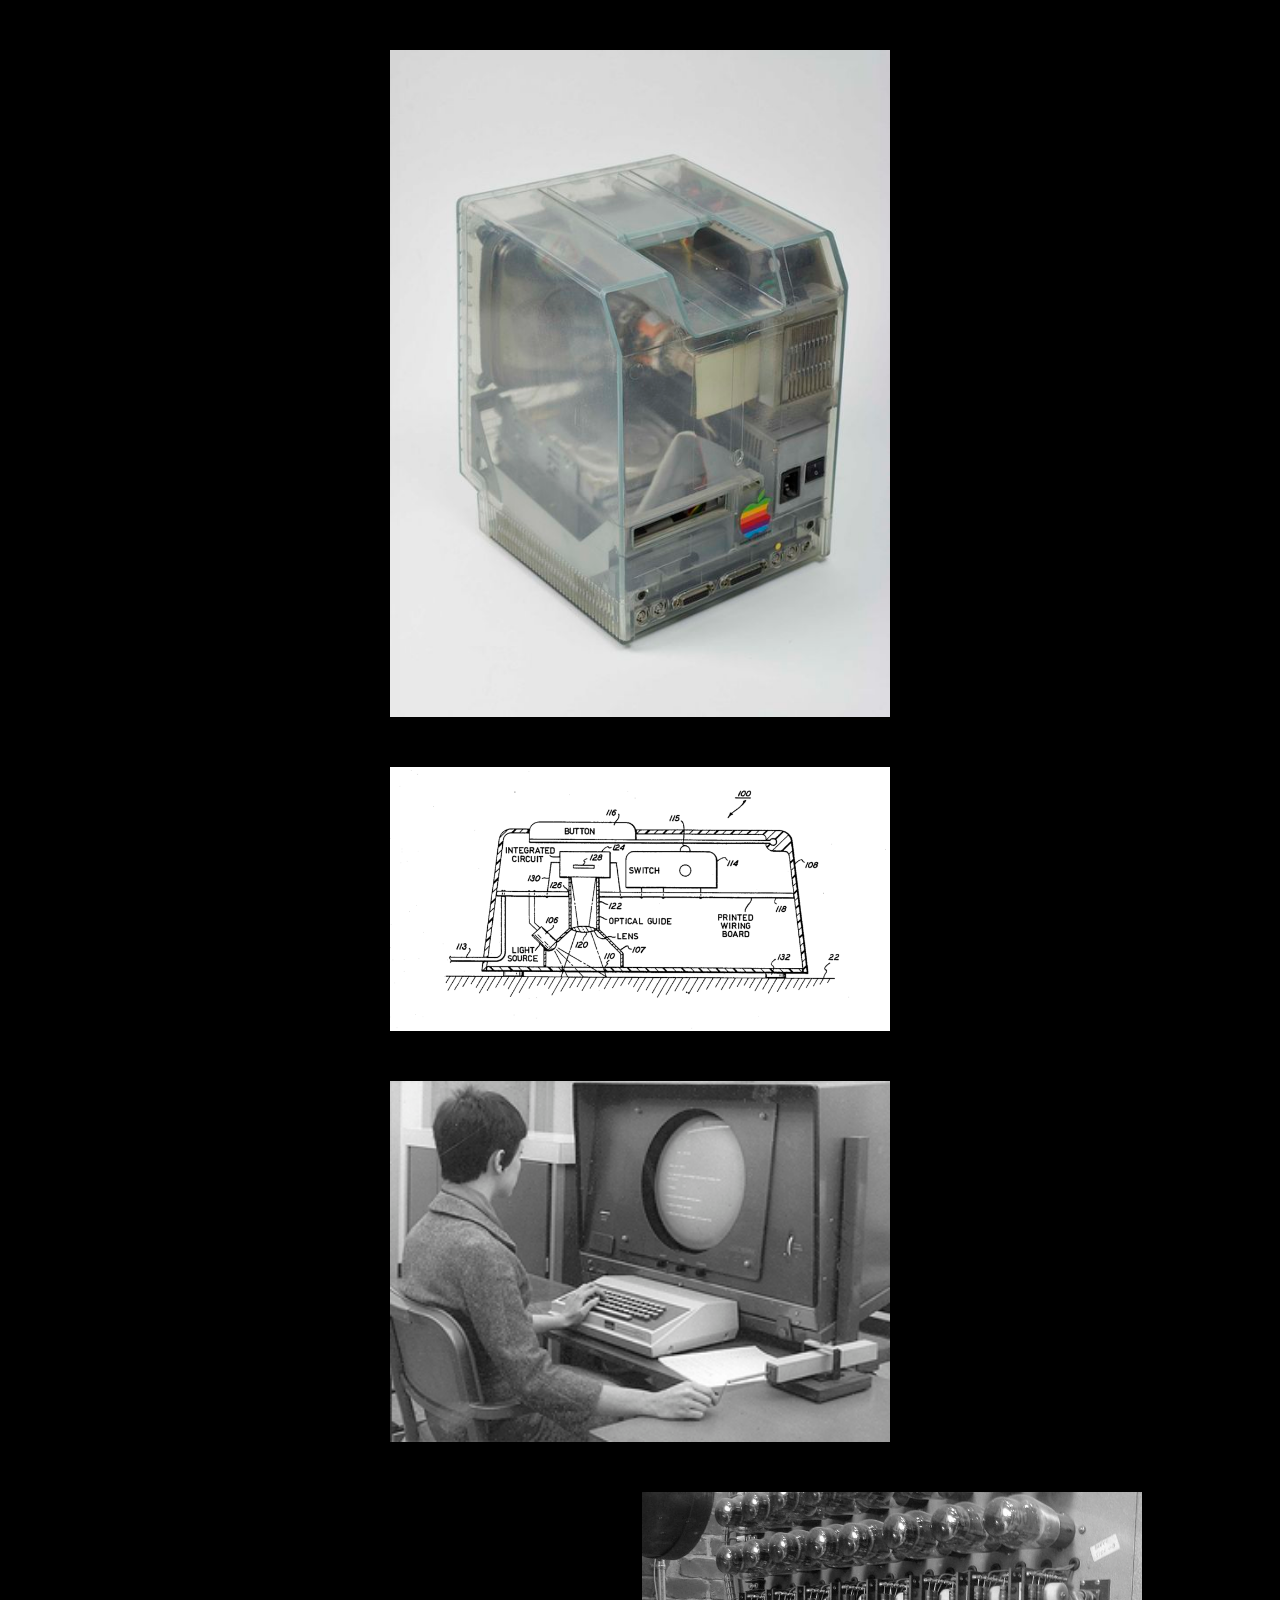
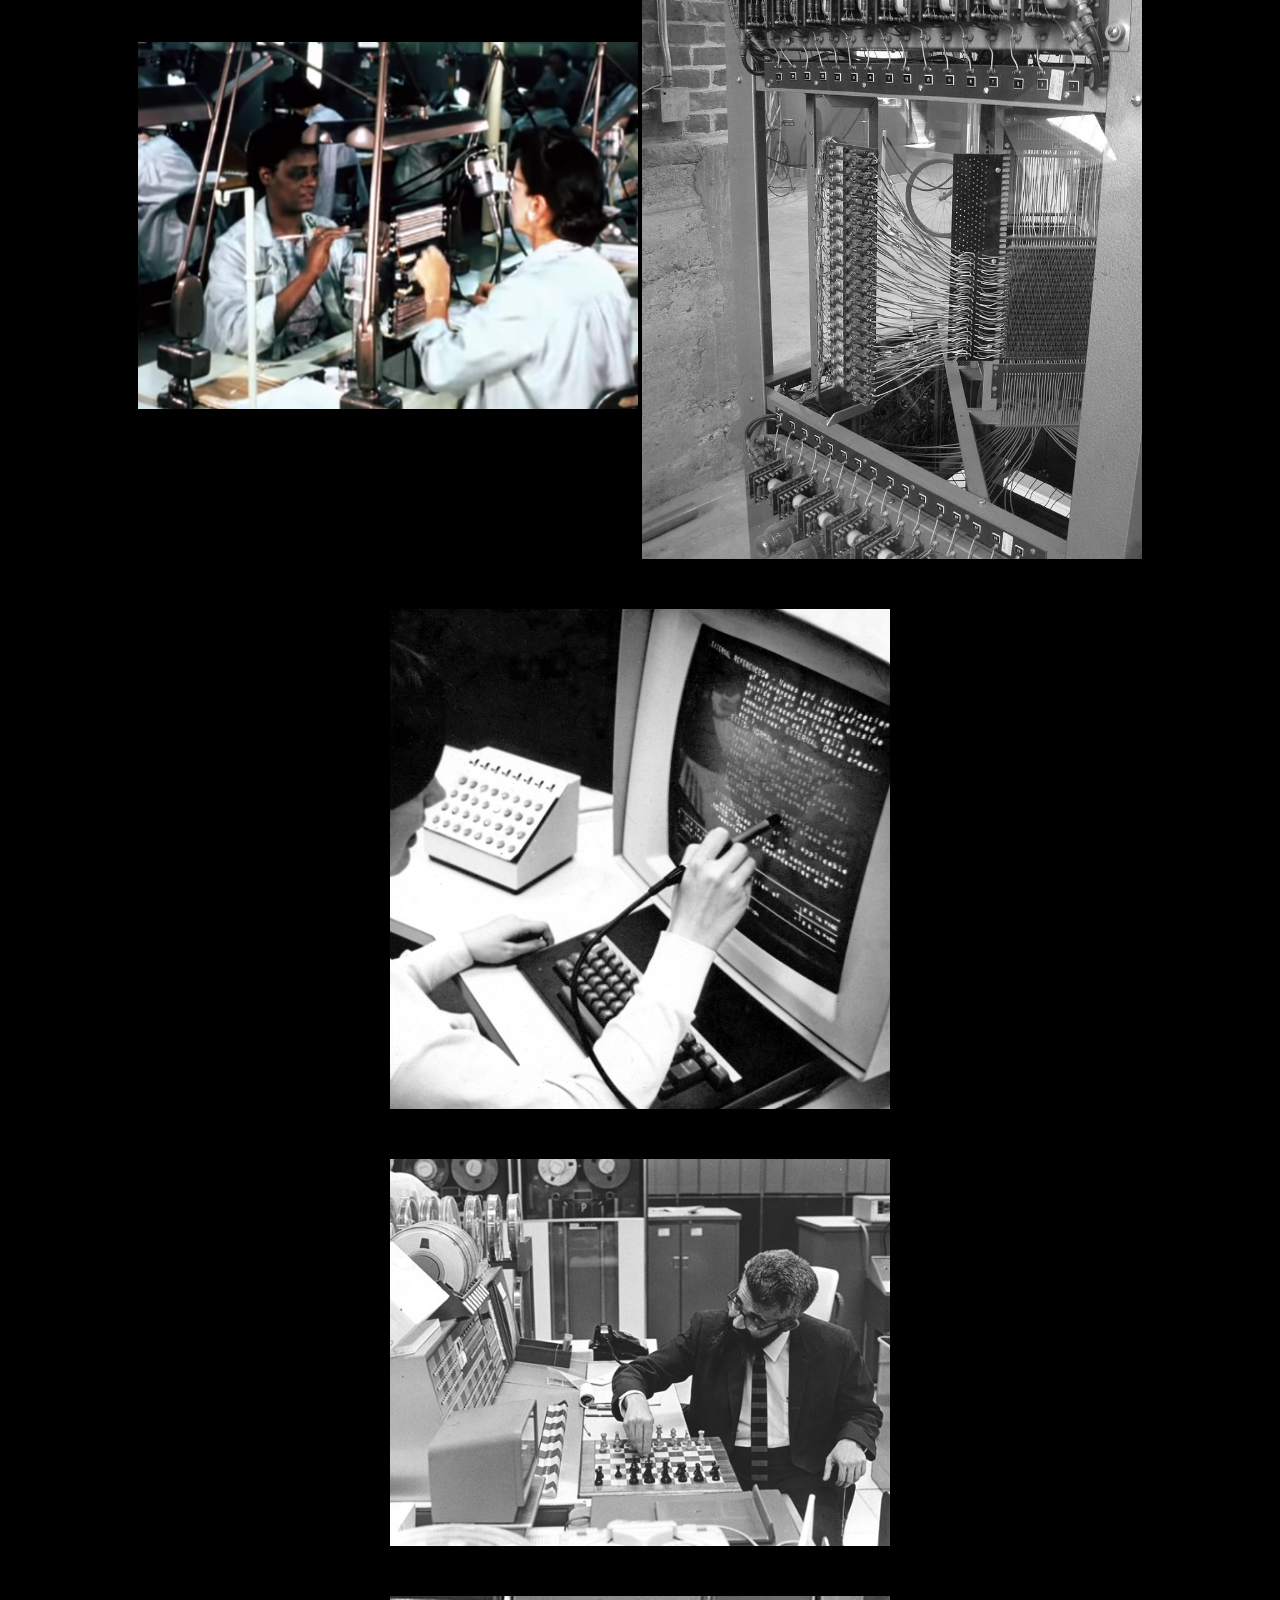
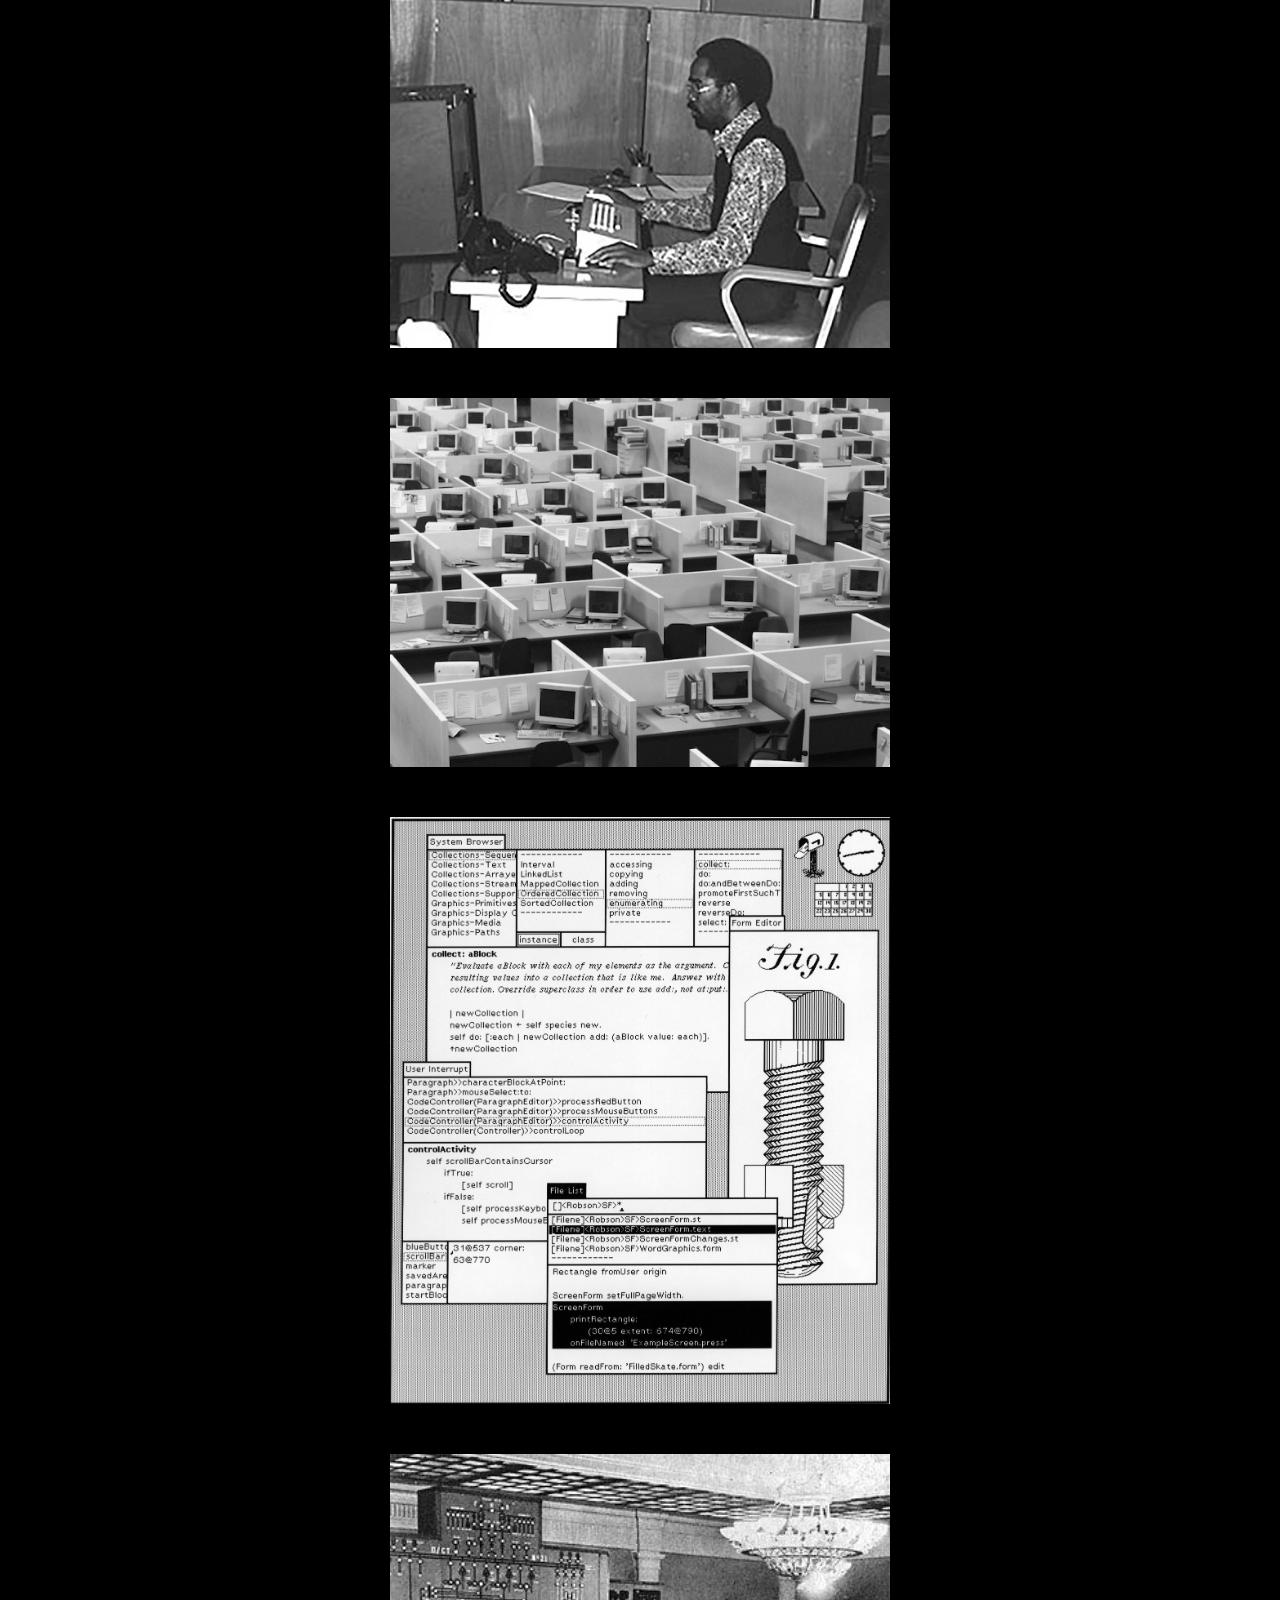
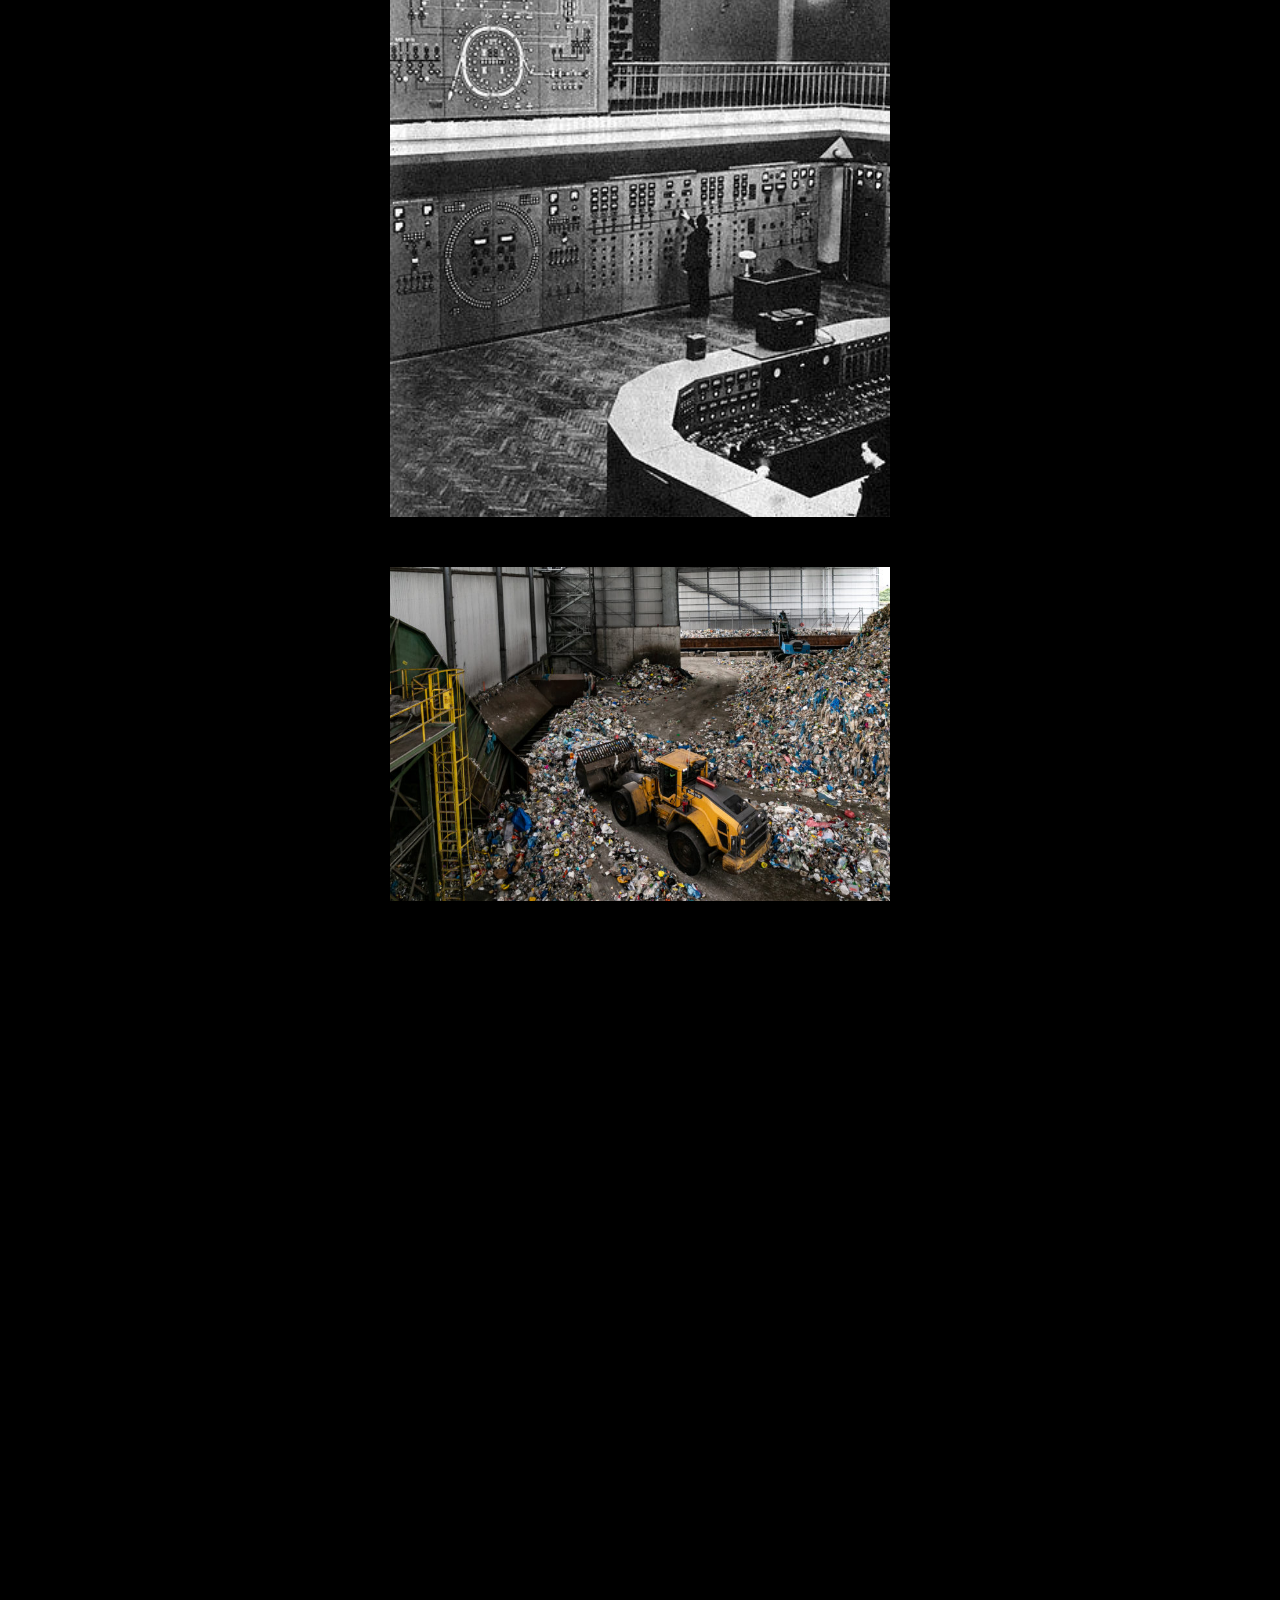
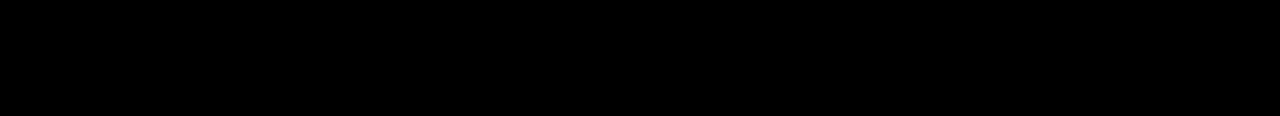
==== index.html @ e0b9c95a "add lecture" ====
<!DOCTYPE html>
<html lang="en">
  <head>
    <meta charset="utf-8">
    <meta name="viewport" content="width=device-width, initial-scale=1">
    <link rel="stylesheet" type="text/css" href="visual.css">
  </head>

  <body class="thinking">
      <div class="hide-the-text-from-view-because-im-going-to-read-it-in-the-browser-inspector">

        <div class="inside-here-are-images">
          <img src="images/1.jpg" />
        </div>
        <!-- ✿ ✿ ✿ ✿ ✿ ✿ ✿ ✿ ✿ ✿ ✿ ✿ ✿ ✿ ✿ ✿ ✿ ✿ ✿ ✿ ✿ ✿ ✿ ✿ ✿ ✿ ✿ ✿ ✿ ✿ ✿ ✿ ✿ ✿ ✿ ✿ ✿ ✿ ✿ ✿ ✿ ✿ ✿ ✿ ✿ ✿ ✿ ✿ ✿ ✿ ✿ ✿ ✿ ✿ ✿ ✿ ✿ ✿ ✿ ✿ ✿ ✿ ✿ ✿ ✿ ✿ ✿ ✿ ✿ ✿ ✿ ✿ ✿ ✿ ✿ ✿ ✿ ✿ ✿ ✿ ✿ ✿ ✿ ✿ ✿ ✿ ✿ ✿ ✿ ✿ ✿ ✿ ✿ ✿ ✿ ✿ ✿ ✿ ✿ ✿ ✿ ✿ ✿ ✿ ✿ ✿ ✿ ✿ ✿ ✿ ✿ ✿ ✿✿ ✿ ✿ ✿ ✿ ✿ ✿ ✿ ✿ ✿ ✿ ✿ ✿ ✿ ✿ ✿ ✿ ✿ ✿ ✿ ✿ ✿ ✿ ✿ ✿ ✿ ✿ ✿ ✿ ✿ ✿ ✿ ✿ ✿ ✿ ✿ ✿ ✿ ✿ ✿ ✿ ✿ ✿ ✿ ✿ ✿ ✿ ✿ ✿ ✿ ✿ ✿ ✿ ✿ ✿ ✿ ✿ ✿ ✿ ✿ ✿ ✿ ✿ ✿ ✿ ✿ ✿ ✿ ✿ ✿ ✿ ✿ ✿ ✿ ✿ ✿ ✿ ✿ ✿ ✿ ✿ ✿ ✿ ✿ ✿ ✿ ✿ ✿ ✿ ✿ ✿ ✿ ✿ ✿ ✿ ✿ ✿ ✿ ✿ ✿ ✿ ✿ ✿ When we work on our computers we are working within sets of metaphors, and with them sets of ideologies, to remember and understand how to do things within this visual interface of the desktop that were all looking into right now. In discussing software as ideology Chun writes “Software, or perhaps more precisely operating systems, offer us an imaginary relationship to our hardware: they do not represent transistors but rather desktops and recycling bins. Software produces ‘users.’” ⚙ ⚙ ⚙ ⚙ ⚙ ⚙ ⚙ ⚙ ⚙ ⚙ ⚙ ⚙ ⚙ ⚙ ⚙ ⚙ ⚙ ⚙ ⚙ ⚙ ⚙ ⚙ ⚙ ⚙ ⚙ ⚙ ⚙ ⚙ ⚙ ⚙ ⚙ ⚙ ⚙ ⚙ ⚙ ⚙ ⚙ ⚙ ⚙ ⚙ ⚙ ⚙ ⚙ ⚙ ⚙ ⚙ ⚙ ⚙ ⚙ ⚙ ⚙ ⚙ ⚙ ⚙ ⚙ ⚙ ⚙ ⚙ ⚙ ⚙ ⚙ ⚙ ⚙ ⚙⚙ ⚙ ⚙ ⚙ ⚙ ⚙ ⚙ ⚙ ⚙ ⚙ ⚙ ⚙ ⚙ ⚙ ⚙ ⚙ ⚙ ⚙ ⚙ ⚙ ⚙ ⚙ ⚙ ⚙ ⚙ ⚙ ⚙ ⚙ ⚙ ⚙ ⚙ ⚙ ⚙ ⚙ ⚙ ⚙ ⚙ ⚙ ⚙ ⚙ ⚙ ⚙ ⚙ ⚙ ⚙ ⚙ ⚙ ⚙ ⚙ ⚙ ⚙ ⚙ ⚙ ⚙ ⚙ ⚙ ⚙ ⚙ ⚙ ⚙ ⚙ ⚙ ⚙ ⚙ ⚙ ⚙ ⚙ ⚙ ⚙ ⚙ ⚙ ⚙ -->

        <div class="inside-here-are-images">
          <img src="images/2.png" />
        </div>
        <!-- ✿ ✿ ✿ ✿ ✿ ✿ ✿ ✿ ✿ ✿ ✿ ✿ ✿ ✿ ✿ ✿ ✿ ✿ ✿ ✿ ✿ ✿ ✿ ✿ ✿ ✿ ✿ ✿ ✿ ✿ ✿ ✿ ✿ ✿ ✿ ✿ ✿ ✿ ✿ ✿ ✿ ✿ ✿ ✿ ✿ ✿ ✿ ✿ ✿ ✿ ✿ ✿ ✿ ✿ ✿ ✿ ✿ ✿ ✿ ✿ ✿ ✿ ✿ ✿ ✿ ✿ ✿ ✿ ✿ ✿ ✿ ✿ ✿ ✿ ✿ ✿ ✿ ✿ ✿ ✿ ✿ ✿ ✿ ✿ ✿ ✿ ✿ ✿ ✿ ✿ ✿ ✿ ✿ ✿ ✿ ✿ ✿ ✿ ✿ ✿ ✿ ✿ ✿ ✿ ✿ ✿ ✿ ✿ ✿✿ ✿ ✿ ✿ ✿ ✿ ✿ ✿ ✿ ✿ ✿ ✿ ✿ ✿ ✿ ✿ ✿ ✿ ✿ ✿ ✿ ✿ ✿ ✿ ✿ ✿ ✿ ✿ ✿ ✿ ✿ ✿ ✿ ✿ ✿ ✿ ✿ ✿ ✿ ✿ ✿ ✿ ✿ ✿ ✿ ✿ ✿ ✿ ✿ ✿ ✿ ✿ ✿ ✿ ✿ ✿ ✿ ✿ ✿ ✿ ✿ ✿ ✿ ✿ ✿ ✿ ✿ ✿ ✿ ✿ ✿ ✿ ✿ ✿ ✿ ✿ ✿ ✿ ✿ ✿ ✿ ✿ ✿ ✿ ✿ ✿ ✿ ✿ ✿ ✿ ✿ ✿ ✿ ✿ ✿ ✿ ✿ ✿ ✿ ✿ ✿ ✿ ✿ ✿ ✿ ✿ ✿ In order to introduce us to working with web pages using HTML, CSS and JS I want to share with you a short pre-history of the computer mouse and its relationship to the screen. ⚙ ⚙ ⚙ ⚙ ⚙ ⚙ ⚙ ⚙ ⚙ ⚙ ⚙ ⚙ ⚙ ⚙ ⚙ ⚙ ⚙ ⚙ ⚙ ⚙ ⚙ ⚙ ⚙ ⚙ ⚙ ⚙ ⚙ ⚙ ⚙ ⚙ ⚙ ⚙ ⚙ ⚙ ⚙ ⚙ ⚙ ⚙ ⚙ ⚙ ⚙ ⚙ ⚙ ⚙ ⚙ ⚙ ⚙ ⚙ ⚙ ⚙ ⚙ ⚙ ⚙ ⚙ ⚙ ⚙ ⚙ ⚙ ⚙ ⚙ ⚙ ⚙ ⚙ ⚙⚙ ⚙ ⚙ ⚙ ⚙ ⚙ ⚙ ⚙ ⚙ ⚙ ⚙ ⚙ ⚙ ⚙ ⚙ ⚙ ⚙ ⚙ ⚙ ⚙ ⚙ ⚙ ⚙ ⚙ ⚙ ⚙ ⚙ ⚙ ⚙ ⚙ ⚙ ⚙ ⚙ ⚙ ⚙ ⚙ ⚙ ⚙ ⚙ ⚙ ⚙ ⚙ ⚙ ⚙ ⚙ ⚙ ⚙ ⚙ ⚙ ⚙ ⚙ ⚙ ⚙ ⚙ ⚙ ⚙ ⚙ ⚙ ⚙ ⚙ ⚙ ⚙ ⚙ ⚙ ⚙ ⚙ ⚙ ⚙ ⚙ ⚙ ⚙ ⚙ -->

        <div class="inside-here-are-images">
          <img src="images/3.jpg" />
        </div>
        <!-- ✿ ✿ ✿ ✿ ✿ ✿ ✿ ✿ ✿ ✿ ✿ ✿ ✿ ✿ ✿ ✿ ✿ ✿ ✿ ✿ ✿ ✿ ✿ ✿ ✿ ✿ ✿ ✿ ✿ ✿ ✿ ✿ ✿ ✿ ✿ ✿ ✿ ✿ ✿ ✿ ✿ ✿ ✿ ✿ ✿ ✿ ✿ ✿ ✿ ✿ ✿ ✿ ✿ ✿ ✿ ✿ ✿ ✿ ✿ ✿ ✿ ✿ ✿ ✿ ✿ ✿ ✿ ✿ ✿ ✿ ✿ ✿ ✿ ✿ ✿ ✿ ✿ ✿ ✿ ✿ ✿ ✿ ✿ ✿ ✿ ✿ ✿ ✿ ✿ ✿ ✿ ✿ ✿ ✿ ✿ ✿ ✿ ✿ ✿ ✿ ✿ ✿ ✿ ✿ ✿ ✿ ✿ ✿ ✿ ✿ ✿ ✿ ✿ ✿ ✿ ✿ ✿ ✿ ✿ ✿ ✿ ✿ ✿ ✿ ✿ ✿ ✿ ✿ ✿ ✿ ✿ ✿ ✿ ✿ ✿ ✿ ✿ ✿ ✿ ✿ ✿ ✿ ✿ ✿ ✿ ✿ ✿ ✿ ✿ ✿ ✿ ✿ ✿ ✿ ✿ ✿ ✿ ✿✿ ✿ ✿ ✿ ✿ ✿ ✿ ✿ ✿ ✿ ✿ ✿ ✿ ✿ ✿ ✿ ✿ ✿ ✿ ✿ ✿ ✿ ✿ ✿ ✿ ✿ ✿ ✿ ✿ ✿ ✿ ✿ ✿ ✿ ✿ ✿ ✿ ✿ ✿ ✿ ✿ ✿ ✿ ✿ ✿ ✿ ✿ ✿ ✿ ✿ ✿ ✿ ✿ ✿ ✿ ✿ ✿ ✿ Early screen technology saw a long line of input devices used for pointing, tracking, choosing, and classifying. These input devices, which included the mouse, stylus pens, light guns, light pens, are rooted in the emergence of screen technology. Today we might say that the hand itself is the input device itself.  ⚙ ⚙ ⚙ ⚙ ⚙ ⚙ ⚙ ⚙ ⚙ ⚙ ⚙ ⚙ ⚙ ⚙ ⚙ ⚙ ⚙ ⚙ ⚙ ⚙ ⚙ ⚙ ⚙ ⚙ ⚙ ⚙ ⚙ ⚙ ⚙ ⚙ ⚙ ⚙ ⚙ ⚙ ⚙ ⚙ ⚙ ⚙ ⚙ ⚙ ⚙ ⚙ ⚙ ⚙ ⚙ ⚙ ⚙ ⚙ ⚙ ⚙ ⚙ ⚙ ⚙ ⚙ ⚙ ⚙ ⚙ ⚙ ⚙ ⚙ ⚙ ⚙ ⚙ ⚙⚙ ⚙ ⚙ ⚙ ⚙ ⚙ ⚙ ⚙ ⚙ ⚙ ⚙ ⚙ ⚙ ⚙ ⚙ ⚙ ⚙ ⚙ ⚙ ⚙ ⚙ ⚙ ⚙ ⚙ ⚙ ⚙ ⚙ ⚙ ⚙ ⚙ ⚙ ⚙ ⚙ ⚙ ⚙ ⚙ ⚙ ⚙ ⚙ ⚙ ⚙ ⚙ ⚙ ⚙ ⚙ ⚙ ⚙ ⚙ ⚙ ⚙ ⚙ ⚙ ⚙ ⚙ ⚙ ⚙ ⚙ ⚙ ⚙ ⚙ ⚙ ⚙ ⚙ ⚙ ⚙ ⚙ ⚙ ⚙ ⚙ ⚙ ⚙ ⚙ -->

        <div class="inside-here-are-images">
          <img src="images/4-1.png" />
          <img src="images/4-2.jpg" />
        </div>
        <!-- ✿ ✿ ✿ ✿ ✿ ✿ ✿ ✿ ✿ ✿ ✿ ✿ ✿ ✿ ✿ ✿ ✿ ✿ ✿ ✿ ✿ ✿ ✿ ✿ ✿ ✿ ✿ ✿ ✿ ✿ ✿ ✿ ✿ ✿ ✿ ✿ ✿ ✿ ✿ ✿ ✿ ✿ ✿ ✿ ✿ ✿ ✿ ✿ ✿ ✿ ✿ ✿ ✿✿ ✿ ✿ ✿ ✿ ✿ ✿ ✿ ✿ ✿ ✿ ✿ ✿ ✿ ✿ ✿ ✿ ✿ ✿ ✿ ✿ ✿ ✿ ✿ ✿ ✿ ✿ ✿ ✿ ✿ ✿ ✿ ✿ ✿ ✿ ✿ ✿ ✿ ✿ ✿ ✿ ✿ ✿ ✿ ✿ ✿ ✿ ✿ ✿ ✿ ✿ ✿ ✿ ✿ ✿ ✿ ✿ ✿ ✿ ✿ ✿ ✿ ✿ ✿ ✿ ✿ ✿ ✿ ✿ ✿ ✿ ✿ ✿ ✿ ✿ ✿ ✿ ✿ ✿ ✿ ✿ ✿ ✿ ✿ ✿ ✿ ✿ ✿ ✿ ✿ ✿ ✿ ✿ ✿ ✿ ✿ ✿ ✿ ✿ ✿ ✿ ✿ ✿ ✿ ✿ ✿ ✿ ✿ ✿ ✿ ✿ ✿ ✿ ✿ ✿ ✿ ✿ ✿ ✿ ✿ ✿ ✿ ✿ ✿ ✿ ✿ ✿ ✿ ✿ ✿ ✿ ✿ ✿ ✿ ✿ ✿ ✿ ✿ ✿ ✿ ✿ ✿ ✿ ✿ ✿ ✿ ✿ ✿ ✿ ✿ ✿ ✿ ✿ ✿ ✿ ✿ ✿ ✿ ✿ ✿ ✿ ✿ ✿ The origins of the input device, being an input device as we know it, belong to a cold war computer called the Whirwind. This was the first computer to make its calculations in real time (Edwards). Before the Whirlwind, computers would take really long periods of time to process a program and would then require the physical adjustment of switches or punched cards, a re-programming, in order to run a process again. Originally designed as a flight simulator, the Whirlwind was able to receive inputs and produce outputs using a three-dimensional array of magnetic core memory. Magentic core memory is a kind of hardware and software design using magnetic wires which allowed for a program to be stored even if power was lost...so if the computer was turned off, the programming of the wires would still be intact. This technology was used in tandem with vacuum tube screens which in itself allowed for a graphical interface of computed data. **Jacob Gaboury** on the history of the computer screen writes “The screen is not simply an enduring technique or evocative metaphor; it is a hardware object whose transformations have shaped the material conditions of our visual culture.” ⚙ ⚙ ⚙ ⚙ ⚙ ⚙ ⚙ ⚙ ⚙ ⚙ ⚙ ⚙ ⚙ ⚙ ⚙ ⚙ ⚙ ⚙ ⚙ ⚙ ⚙ ⚙ ⚙ ⚙ ⚙ ⚙ ⚙ ⚙ ⚙ ⚙ ⚙ ⚙ ⚙ ⚙ ⚙ ⚙ ⚙ ⚙ ⚙ ⚙ ⚙ ⚙ ⚙ ⚙ ⚙ ⚙ ⚙ ⚙ ⚙ ⚙ ⚙ ⚙ ⚙ ⚙ ⚙ ⚙ ⚙ ⚙ ⚙ ⚙ ⚙ ⚙ ⚙ ⚙⚙ ⚙ ⚙ ⚙ ⚙ ⚙ ⚙ ⚙ ⚙ ⚙ ⚙ ⚙ ⚙ ⚙ ⚙ ⚙ ⚙ ⚙ ⚙ ⚙ ⚙ ⚙ ⚙ ⚙ ⚙ ⚙ ⚙ ⚙ ⚙ ⚙ ⚙ ⚙ ⚙ ⚙ ⚙ ⚙ ⚙ ⚙ ⚙ ⚙ ⚙ ⚙ ⚙ ⚙ ⚙ ⚙ ⚙ ⚙ ⚙ ⚙ ⚙ ⚙ ⚙ ⚙ ⚙ ⚙ ⚙ ⚙ ⚙ ⚙ ⚙ ⚙ ⚙ ⚙ ⚙ ⚙ ⚙ ⚙ ⚙ ⚙ ⚙ ⚙ -->

        <div class="inside-here-are-images">
          <img src="images/5-2.jpg" />
        </div>
        <!-- ✿ ✿ ✿ ✿ ✿ ✿ ✿ ✿ ✿ ✿ ✿ ✿ ✿ ✿ ✿ ✿ ✿ ✿ ✿ ✿ ✿ ✿ ✿ ✿ ✿ ✿ ✿ ✿ ✿ ✿ ✿ ✿ ✿ ✿ ✿ ✿ ✿ ✿ ✿ ✿ ✿ ✿ ✿ ✿ ✿ ✿ ✿ ✿ ✿ ✿ ✿ ✿ ✿ ✿ ✿ ✿ ✿ ✿ ✿ ✿ ✿ ✿ ✿ ✿ ✿ ✿ ✿ ✿ ✿ ✿ ✿ ✿ ✿ ✿ ✿ ✿ ✿ ✿ ✿ ✿ ✿ ✿ ✿ ✿ ✿ ✿ ✿ ✿ ✿ ✿ ✿ ✿ ✿ ✿ ✿ ✿ ✿ ✿ ✿ ✿ ✿ ✿ ✿ ✿ ✿ ✿ ✿ ✿ ✿ ✿ ✿ ✿ ✿ ✿ ✿ ✿ ✿ ✿ ✿ ✿ ✿ ✿ ✿ ✿ ✿ ✿ ✿ ✿ ✿ ✿ ✿ ✿ ✿ ✿ ✿ ✿✿ ✿ ✿ ✿ ✿ ✿ ✿ ✿ ✿ ✿ ✿ ✿ ✿ ✿ ✿ ✿ ✿ ✿ ✿ ✿ ✿ ✿ ✿ ✿ ✿ ✿ ✿ ✿ ✿ ✿ ✿ ✿ ✿ ✿ ✿ ✿ ✿ ✿ ✿ ✿ ✿ ✿ ✿ ✿ ✿ ✿ ✿ ✿ ✿ ✿ ✿ ✿ ✿ ✿ ✿ ✿ ✿ ✿ ✿ ✿ ✿ ✿ ✿ ✿ ✿ ✿ ✿ ✿ ✿ ✿ ✿ ✿ ✿ ✿ ✿ ✿ ✿ ✿ ✿ ✿ Because CRT (cathode ray tube) screens, standardized by the 1950s, transformed ones and zeroes into light and in real time, they required an input device which shared the language of light as signal. This is where the mouse’s predecessor, the light pen, materialized (Edwards). At the time of the light pen, computers were already much more than calculating machines, but they were not yet ubiquitously used for purposes outside of the military. The screen was still thought of as a substrate like paper, the analog substrate for tracking and storing, and the light pen was the next best iteration of moving from the analog act of writing to the digital act of pointing. In this sense, the problem of computing became not only the act of programming switches but also the act of moving on along x and y coordinates. ⚙ ⚙ ⚙ ⚙ ⚙ ⚙ ⚙ ⚙ ⚙ ⚙ ⚙ ⚙ ⚙ ⚙ ⚙ ⚙ ⚙ ⚙ ⚙ ⚙ ⚙ ⚙ ⚙ ⚙ ⚙ ⚙ ⚙ ⚙ ⚙ ⚙ ⚙ ⚙ ⚙ ⚙ ⚙ ⚙ ⚙ ⚙ ⚙ ⚙ ⚙ ⚙ ⚙ ⚙ ⚙ ⚙ ⚙ ⚙ ⚙ ⚙ ⚙ ⚙ ⚙ ⚙ ⚙ ⚙ ⚙ ⚙ ⚙ ⚙ ⚙ ⚙ ⚙ ⚙⚙ ⚙ ⚙ ⚙ ⚙ ⚙ ⚙ ⚙ ⚙ ⚙ ⚙ ⚙ ⚙ ⚙ ⚙ ⚙ ⚙ ⚙ ⚙ ⚙ ⚙ ⚙ ⚙ ⚙ ⚙ ⚙ ⚙ ⚙ ⚙ ⚙ ⚙ ⚙ ⚙ ⚙ ⚙ ⚙ ⚙ ⚙ ⚙ ⚙ ⚙ ⚙ ⚙ ⚙ ⚙ ⚙ ⚙ ⚙ ⚙ ⚙ ⚙ ⚙ ⚙ ⚙ ⚙ ⚙ ⚙ ⚙ ⚙ ⚙ ⚙ ⚙ ⚙ ⚙ ⚙ ⚙ ⚙ ⚙ ⚙ ⚙ ⚙ ⚙ -->

        <div class="inside-here-are-images">
          <img src="images/6.jpg" />
        </div>
        <!-- ✿ ✿ ✿ ✿ ✿ ✿ ✿ ✿ ✿ ✿ ✿ ✿ ✿ ✿ ✿ ✿ ✿ ✿ ✿ ✿ ✿ ✿ ✿ ✿ ✿ ✿ ✿ ✿ ✿ ✿ ✿ ✿ ✿ ✿ ✿ ✿ ✿ ✿ ✿ ✿ ✿ ✿ ✿ ✿ ✿ ✿ ✿ ✿ ✿ ✿ ✿ ✿ ✿ ✿ ✿ ✿ ✿ ✿ ✿ ✿ ✿ ✿ ✿ ✿ ✿ ✿ ✿ ✿ ✿ ✿ ✿ ✿ ✿ ✿ ✿ ✿ ✿ ✿ ✿ ✿ ✿ ✿ ✿ ✿ ✿ ✿ ✿ ✿ ✿ ✿ ✿ ✿ ✿ ✿ ✿ ✿ ✿ ✿ ✿ ✿ ✿ ✿ ✿ ✿ ✿ ✿ ✿ ✿ ✿ ✿ ✿ ✿ ✿ ✿ ✿ ✿ ✿ ✿ ✿ ✿ ✿ ✿ ✿ ✿ ✿ ✿ ✿ ✿ ✿ ✿ ✿ ✿ ✿ ✿ ✿ ✿ ✿ ✿ ✿ ✿ ✿ ✿ ✿ ✿ ✿ ✿ ✿ ✿ ✿ ✿ ✿ ✿ ✿ ✿ ✿ ✿ ✿ ✿ ✿ ✿ ✿ ✿ ✿ ✿ ✿ ✿ ✿ ✿✿ ✿ ✿ ✿ ✿ ✿ ✿ ✿ ✿ ✿ ✿ ✿ ✿ ✿ ✿ ✿ ✿ ✿ ✿ ✿ ✿ ✿ ✿ ✿ ✿ ✿ ✿ ✿ ✿ ✿ ✿ ✿ ✿ ✿ ✿ ✿ ✿ ✿ ✿ ✿ ✿ ✿ ✿ ✿ ✿ ✿ ✿ ✿ Ok so fast forward to the 1960’s, screens are becoming standardized and research towards the project of what computers *could* and *should* do had forked (Bardini). In one direction the idea was to build up an autonomous intelligence that would match or even supersede human intelligence. The question, by the way, of “what intelligence actually is” still stands and in step with philosopher Hubert Dreyfus I think that artificial intelligence has proven to show us what computer can't do than what they can. In the other direction, a person named Douglas Engelbart led a research lab called the Augementation Research Center which sought to create a kind of intelligent symbiosis ~between~ the human and the computer. ⚙ ⚙ ⚙ ⚙ ⚙ ⚙ ⚙ ⚙ ⚙ ⚙ ⚙ ⚙ ⚙ ⚙ ⚙ ⚙ ⚙ ⚙ ⚙ ⚙ ⚙ ⚙ ⚙ ⚙ ⚙ ⚙ ⚙ ⚙ ⚙ ⚙ ⚙ ⚙ ⚙ ⚙ ⚙ ⚙ ⚙ ⚙ ⚙ ⚙ ⚙ ⚙ ⚙ ⚙ ⚙ ⚙ ⚙ ⚙ ⚙ ⚙ ⚙ ⚙ ⚙ ⚙ ⚙ ⚙ ⚙ ⚙ ⚙ ⚙ ⚙ ⚙ ⚙ ⚙⚙ ⚙ ⚙ ⚙ ⚙ ⚙ ⚙ ⚙ ⚙ ⚙ ⚙ ⚙ ⚙ ⚙ ⚙ ⚙ ⚙ ⚙ ⚙ ⚙ ⚙ ⚙ ⚙ ⚙ ⚙ ⚙ ⚙ ⚙ ⚙ ⚙ ⚙ ⚙ ⚙ ⚙ ⚙ ⚙ ⚙ ⚙ ⚙ ⚙ ⚙ ⚙ ⚙ ⚙ ⚙ ⚙ ⚙ ⚙ ⚙ ⚙ ⚙ ⚙ ⚙ ⚙ ⚙ ⚙ ⚙ ⚙ ⚙ ⚙ ⚙ ⚙ ⚙ ⚙ ⚙ ⚙ ⚙ ⚙ ⚙ ⚙ ⚙ ⚙ -->

        <div class="inside-here-are-images">
          <img src="images/7.png" />
        </div>
        <!-- ✿ ✿ ✿ ✿ ✿ ✿ ✿ ✿ ✿ ✿ ✿ ✿ ✿ ✿ ✿ ✿ ✿ ✿ ✿ ✿ ✿ ✿ ✿ ✿ ✿ ✿ ✿ ✿ ✿ ✿ ✿ ✿ ✿ ✿ ✿ ✿ ✿ ✿ ✿ ✿ ✿ ✿ ✿ ✿ ✿ ✿ ✿ ✿ ✿ ✿ ✿ ✿ ✿ ✿ ✿ ✿ ✿ ✿ ✿ ✿ ✿ ✿ ✿ ✿ ✿ ✿ ✿ ✿ ✿ ✿ ✿ ✿ ✿ ✿ ✿ ✿ ✿ ✿ ✿ ✿ ✿ ✿ ✿ ✿ ✿ ✿ ✿ ✿ ✿ ✿ ✿ ✿ ✿ ✿ ✿ ✿ ✿ ✿ ✿ ✿ ✿ ✿ ✿ ✿ ✿ ✿ ✿ ✿ ✿ ✿ ✿ ✿ ✿ ✿ ✿ ✿ ✿ ✿ ✿ ✿ ✿ ✿ ✿ ✿ ✿ ✿ ✿ ✿ ✿ ✿ ✿ ✿ ✿ ✿ ✿ ✿ ✿ ✿ ✿ ✿ ✿ ✿ ✿ ✿ ✿ ✿ ✿ ✿ ✿ ✿ ✿ ✿ ✿ ✿ ✿ ✿ ✿ ✿ ✿ ✿ ✿ ✿ ✿ ✿ ✿ ✿ ✿ ✿ ✿ ✿ ✿ ✿ ✿ ✿ ✿ ✿ ✿ ✿ ✿ ✿ ✿ ✿ ✿ ✿ ✿ ✿ ✿ ✿ ✿ ✿ ✿ ✿ ✿ ✿ ✿ ✿ ✿ ✿ ✿✿ ✿ ✿ ✿ ✿ ✿ ✿ ✿ ✿ ✿ ✿ ✿ ✿ ✿ ✿ ✿ ✿ It is in between the human and the computer where the mouse, made for the human hand, first materialized. Invented by Engelbart in 1964 the mouse was but a small part of a much larger system. Presented to the public as what later became known as “the mother of all demoes” the system that Engelbart and his colleagues built included some of the earliest versions of hyperlinks, multiple windows, real-time cross-computer collaboration (which is what we will be doing today), and finally, the use of a mouse. It was an amalgamation of devices, all situated within optimal distance for the hand to the mouse, the eyes to the screen. ⚙ ⚙ ⚙ ⚙ ⚙ ⚙ ⚙ ⚙ ⚙ ⚙ ⚙ ⚙ ⚙ ⚙ ⚙ ⚙ ⚙ ⚙ ⚙ ⚙ ⚙ ⚙ ⚙ ⚙ ⚙ ⚙ ⚙ ⚙ ⚙ ⚙ ⚙ ⚙ ⚙ ⚙ ⚙ ⚙ ⚙ ⚙ ⚙ ⚙ ⚙ ⚙ ⚙ ⚙ ⚙ ⚙ ⚙ ⚙ ⚙ ⚙ ⚙ ⚙ ⚙ ⚙ ⚙ ⚙ ⚙ ⚙ ⚙ ⚙ ⚙ ⚙ ⚙ ⚙⚙ ⚙ ⚙ ⚙ ⚙ ⚙ ⚙ ⚙ ⚙ ⚙ ⚙ ⚙ ⚙ ⚙ ⚙ ⚙ ⚙ ⚙ ⚙ ⚙ ⚙ ⚙ ⚙ ⚙ ⚙ ⚙ ⚙ ⚙ ⚙ ⚙ ⚙ ⚙ ⚙ ⚙ ⚙ ⚙ ⚙ ⚙ ⚙ ⚙ ⚙ ⚙ ⚙ ⚙ ⚙ ⚙ ⚙ ⚙ ⚙ ⚙ ⚙ ⚙ ⚙ ⚙ ⚙ ⚙ ⚙ ⚙ ⚙ ⚙ ⚙ ⚙ ⚙ ⚙ ⚙ ⚙ ⚙ ⚙ ⚙ ⚙ ⚙ ⚙ -->

        <div class="inside-here-are-images">
          <img src="images/8.jpg" />
        </div>
        <!-- ✿ ✿ ✿ ✿ ✿ ✿ ✿ ✿ ✿ ✿ ✿ ✿ ✿ ✿ ✿ ✿ ✿ ✿ ✿ ✿ ✿ ✿ ✿ ✿ ✿ ✿ ✿ ✿ ✿ ✿ ✿ ✿ ✿ ✿ ✿ ✿ ✿ ✿ ✿ ✿ ✿ ✿ ✿ ✿ ✿ ✿ ✿ ✿ ✿ ✿ ✿ ✿ ✿ ✿ ✿ ✿ ✿ ✿ ✿ ✿ ✿ ✿ ✿ ✿ ✿ ✿ ✿ ✿ ✿ ✿ ✿ ✿ ✿ ✿ ✿ ✿ ✿ ✿ ✿ ✿ ✿ ✿ ✿ ✿ ✿ ✿ ✿ ✿ ✿ ✿ ✿ ✿ ✿ ✿ ✿ ✿ ✿ ✿ ✿ ✿ ✿ ✿ ✿ ✿ ✿ ✿ ✿ ✿ ✿ ✿ ✿ ✿ ✿ ✿ ✿ ✿ ✿ ✿ ✿ ✿ ✿ ✿ ✿ ✿ ✿ ✿ ✿ ✿ ✿ ✿ ✿ ✿ ✿ ✿ ✿ ✿ ✿ ✿ ✿ ✿ ✿ ✿ ✿ ✿ ✿ ✿ ✿ ✿ ✿ ✿ ✿ ✿ ✿ ✿ ✿ ✿ ✿ ✿ ✿ ✿ ✿ ✿ ✿ ✿ ✿ ✿ ✿ ✿ ✿ ✿ ✿ ✿ ✿ ✿ ✿ ✿ ✿ ✿ ✿ ✿ ✿ ✿ ✿ ✿ ✿ ✿ ✿ ✿ ✿ ✿ ✿ ✿ ✿ ✿ ✿ ✿ ✿ ✿ ✿ ✿ ✿ ✿ ✿ ✿ ✿ ✿ ✿ ✿ ✿ ✿ ✿ ✿ ✿ ✿ ✿ ✿ Later in the 1970's the mouse was re-designed so that it could be used alongside the Xerox Alto, an early personal computer  marketed as an office system. All of your office needs could be met by a series of keystrokes and clicks. And at this point, the mouse had become the standard input device for computing and was synonymous not only with interactivity and collaboration but also with work. ⚙ ⚙ ⚙ ⚙ ⚙ ⚙ ⚙ ⚙ ⚙ ⚙ ⚙ ⚙ ⚙ ⚙ ⚙ ⚙ ⚙ ⚙ ⚙ ⚙ ⚙ ⚙ ⚙ ⚙ ⚙ ⚙ ⚙ ⚙ ⚙ ⚙ ⚙ ⚙ ⚙ ⚙ ⚙ ⚙ ⚙ ⚙ ⚙ ⚙ ⚙ ⚙ ⚙ ⚙ ⚙ ⚙ ⚙ ⚙ ⚙ ⚙ ⚙ ⚙ ⚙ ⚙ ⚙ ⚙ ⚙ ⚙ ⚙ ⚙ ⚙ ⚙ ⚙ ⚙⚙ ⚙ ⚙ ⚙ ⚙ ⚙ ⚙ ⚙ ⚙ ⚙ ⚙ ⚙ ⚙ ⚙ ⚙ ⚙ ⚙ ⚙ ⚙ ⚙ ⚙ ⚙ ⚙ ⚙ ⚙ ⚙ ⚙ ⚙ ⚙ ⚙ ⚙ ⚙ ⚙ ⚙ ⚙ ⚙ ⚙ ⚙ ⚙ ⚙ ⚙ ⚙ ⚙ ⚙ ⚙ ⚙ ⚙ ⚙ ⚙ ⚙ ⚙ ⚙ ⚙ ⚙ ⚙ ⚙ ⚙ ⚙ ⚙ ⚙ ⚙ ⚙ ⚙ ⚙ ⚙ ⚙ ⚙ ⚙ ⚙ ⚙ ⚙ ⚙ -->

        <div class="inside-here-are-images">
          <img src="images/9.jpg" />
        </div>
        <!-- ✿ ✿ ✿ ✿ ✿ ✿ ✿ ✿ ✿ ✿ ✿ ✿ ✿ ✿ ✿ ✿ ✿ ✿ ✿ ✿ ✿ ✿ ✿ ✿ ✿ ✿ ✿ ✿ ✿ ✿ ✿ ✿ ✿ ✿ ✿ ✿ ✿ ✿ ✿ ✿ ✿ ✿ ✿ ✿ ✿ ✿ ✿ ✿ ✿ ✿ ✿ ✿ ✿ ✿ ✿ ✿ ✿ ✿ ✿ ✿ ✿ ✿ ✿ ✿ ✿ ✿ ✿ ✿ ✿ ✿ ✿ ✿ ✿ ✿ ✿ ✿ ✿ ✿ ✿ ✿ ✿ ✿ ✿ ✿ ✿ ✿ ✿ ✿ ✿ ✿ ✿ ✿ ✿ ✿ ✿ ✿ ✿ ✿ ✿ ✿ ✿ ✿ ✿ ✿ ✿✿ ✿ ✿ ✿ ✿ ✿ ✿ ✿ ✿ ✿ ✿ ✿ ✿ ✿ ✿ ✿ ✿ ✿ ✿ ✿ ✿ ✿ ✿ ✿ ✿ ✿ ✿ ✿ ✿ ✿ ✿ ✿ ✿ ✿ ✿ ✿ ✿ ✿ ✿ ✿ ✿ ✿ ✿ ✿ ✿ ✿ ✿ ✿ ✿ ✿ ✿ ✿ ✿ ✿ ✿ ✿ ✿ ✿ ✿ ✿ ✿ ✿ ✿ ✿ ✿ ✿ ✿ ✿ ✿ ✿ ✿ ✿ ✿ ✿ ✿ ✿ ✿ ✿ ✿ ✿ ✿ ✿ ✿ ✿ ✿ ✿ ✿ ✿ ✿ ✿ ✿ ✿ ✿ ✿ ✿ ✿ ✿ ✿ ✿ ✿ ✿ ✿ ✿ ✿ ✿ ✿ ✿ ✿ ✿ ✿ ✿ This desktop metaphor ensured that computers require programming, as we know it today, to be a set of extremely abstract processes. So, when I’m coding something, I’m often coding on top of someone else’s code, in someone else’s software, on top of the software that makes up my operating system which is permanently baked into the proprietary silicon chip of my Apple computer. Computers at their core still consist of a complex series of on and off switches, ones and zeroes except now the switches are like an extremely tiny mix of analog and digital signals and are nearly invisible to the human eye. This means that everything we do on our computers today is already abstracting away those complex patterns of numbers in order for us to use them in the way that we do. So these abstractions allow us to do things like writing text in a file, without thinking about how or even if the computer will be able to do this. ⚙ ⚙ ⚙ ⚙ ⚙ ⚙ ⚙ ⚙ ⚙ ⚙ ⚙ ⚙ ⚙ ⚙ ⚙ ⚙ ⚙ ⚙ ⚙ ⚙ ⚙ ⚙ ⚙ ⚙ ⚙ ⚙ ⚙ ⚙ ⚙ ⚙ ⚙ ⚙ ⚙ ⚙ ⚙ ⚙ ⚙ ⚙ ⚙ ⚙ ⚙ ⚙ ⚙ ⚙ ⚙ ⚙ ⚙ ⚙ ⚙ ⚙ ⚙ ⚙ ⚙ ⚙ ⚙ ⚙ ⚙ ⚙ ⚙ ⚙ ⚙ ⚙ ⚙ ⚙⚙ ⚙ ⚙ ⚙ ⚙ ⚙ ⚙ ⚙ ⚙ ⚙ ⚙ ⚙ ⚙ ⚙ ⚙ ⚙ ⚙ ⚙ ⚙ ⚙ ⚙ ⚙ ⚙ ⚙ ⚙ ⚙ ⚙ ⚙ ⚙ ⚙ ⚙ ⚙ ⚙ ⚙ ⚙ ⚙ ⚙ ⚙ ⚙ ⚙ ⚙ ⚙ ⚙ ⚙ ⚙ ⚙ ⚙ ⚙ ⚙ ⚙ ⚙ ⚙ ⚙ ⚙ ⚙ ⚙ ⚙ ⚙ ⚙ ⚙ ⚙ ⚙ ⚙ ⚙ ⚙ ⚙ ⚙ ⚙ ⚙ ⚙ ⚙ ⚙ -->

        <div class="inside-here-are-images">
          <img src="images/10.jpg" />
        </div>
        <!-- ✿ ✿ ✿ ✿ ✿ ✿ ✿ ✿ ✿ ✿ ✿ ✿ ✿ ✿ ✿ ✿ ✿ ✿ ✿ ✿ ✿ ✿ ✿ ✿ ✿ ✿ ✿ ✿ ✿ ✿ ✿ ✿ ✿ ✿ ✿ ✿ ✿ ✿ ✿ ✿ ✿ ✿ ✿ ✿ ✿ ✿ ✿ ✿ ✿ ✿ ✿ ✿ ✿ ✿ ✿ ✿ ✿ ✿ ✿ ✿ ✿ ✿ ✿ ✿ ✿ ✿ ✿ ✿ ✿ ✿ ✿ ✿ ✿ ✿ ✿ ✿ ✿ ✿ ✿ ✿ ✿✿ ✿ ✿ ✿ ✿ ✿ ✿ ✿ ✿ ✿ ✿ ✿ ✿ ✿ ✿ ✿ ✿ ✿ ✿ ✿ ✿ ✿ ✿ ✿ ✿ ✿ ✿ ✿ ✿ ✿ ✿ ✿ ✿ ✿ ✿ ✿ ✿ ✿ ✿ ✿ ✿ ✿ ✿ ✿ ✿ ✿ ✿ ✿ ✿ ✿ ✿ ✿ ✿ ✿ ✿ ✿ ✿ ✿ ✿ ✿ ✿ ✿ ✿ ✿ ✿ ✿ ✿ ✿ ✿ ✿ ✿ ✿ ✿ ✿ ✿ ✿ ✿ ✿ ✿ ✿ ✿ ✿ ✿ ✿ ✿ ✿ ✿ ✿ ✿ ✿ ✿ ✿ ✿ ✿ ✿ ✿ ✿ ✿ ✿ ✿ ✿ ✿ ✿ ✿ ✿ ✿ ✿ ✿ ✿ ✿ ✿ ✿ ✿ ✿ ✿ ✿ ✿ ✿ ✿ ✿ ✿ ✿ ✿ ✿ ✿ ✿ ✿ ✿ ✿ ✿ ✿ ✿ ✿ ✿ ✿ Since the early days of computing computer time has always been more important than human time. When programmers were writing code for computers the size of rooms the time it took to run the program was really expensive, so people were always writing code that was most efficiently read by the computer itself not by the people who were making the programs. This reflects how code is written today, often illegible to the untrained eye and minified into difficult to read blobs of text. This is why coding is intimidating, it seems to be a problem of language, some kind of insider’s club, but really a lot of the original languages from the 70s, 80s and 90s are still the foundation upon which so much code is written. As an example, today when someone builds a website the might use a mix of languages like Ruby, JavaScript and Python and then uses a mix of libraries and frameworks which someone else has written to compile all of it, it is still into the only three readable languages by the browser HTML, CSS, and JavaScript and these three languages of have maintained the same basic syntax since the mid-90s when they were created. ⚙ ⚙ ⚙ ⚙ ⚙ ⚙ ⚙ ⚙ ⚙ ⚙ ⚙ ⚙ ⚙ ⚙ ⚙ ⚙ ⚙ ⚙ ⚙ ⚙ ⚙ ⚙ ⚙ ⚙ ⚙ ⚙ ⚙ ⚙ ⚙ ⚙ ⚙ ⚙ ⚙ ⚙ ⚙ ⚙ ⚙ ⚙ ⚙ ⚙ ⚙ ⚙ ⚙ ⚙ ⚙ ⚙ ⚙ ⚙ ⚙ ⚙ ⚙ ⚙ ⚙ ⚙ ⚙ ⚙ ⚙ ⚙ ⚙ ⚙ ⚙ ⚙ ⚙ ⚙⚙ ⚙ ⚙ ⚙ ⚙ ⚙ ⚙ ⚙ ⚙ ⚙ ⚙ ⚙ ⚙ ⚙ ⚙ ⚙ ⚙ ⚙ ⚙ ⚙ ⚙ ⚙ ⚙ ⚙ ⚙ ⚙ ⚙ ⚙ ⚙ ⚙ ⚙ ⚙ ⚙ ⚙ ⚙ ⚙ ⚙ ⚙ ⚙ ⚙ ⚙ ⚙ ⚙ ⚙ ⚙ ⚙ ⚙ ⚙ ⚙ ⚙ ⚙ ⚙ ⚙ ⚙ ⚙ ⚙ ⚙ ⚙ ⚙ ⚙ ⚙ ⚙ ⚙ ⚙ ⚙ ⚙ ⚙ ⚙ ⚙ ⚙ ⚙ ⚙ -->

        <div class="inside-here-are-images">
          <img src="images/11.jpg" />
        </div>
        <!-- ✿ ✿ ✿ ✿ ✿ ✿ ✿ ✿ ✿ ✿ ✿ ✿ ✿ ✿ ✿ ✿ ✿ ✿ ✿ ✿ ✿ ✿ ✿ ✿ ✿ ✿ ✿ ✿ ✿ ✿ ✿ ✿ ✿ ✿ ✿ ✿ ✿ ✿ ✿ ✿ ✿ ✿ ✿ ✿ ✿ ✿ ✿ ✿ ✿ ✿ ✿ ✿ ✿ ✿ ✿ ✿ ✿ ✿ ✿ ✿ ✿ ✿ ✿ ✿ ✿ ✿ ✿ ✿ ✿ ✿ ✿ ✿ ✿ ✿ ✿ ✿ ✿ ✿ ✿ ✿ ✿ ✿ ✿ ✿ ✿ ✿ ✿ ✿ ✿ ✿ ✿ ✿ ✿ ✿ ✿ ✿ ✿ ✿ ✿ ✿ ✿ ✿ ✿ ✿ ✿ ✿ ✿ ✿ ✿ ✿ ✿ ✿ ✿ ✿ ✿ ✿ ✿ ✿ ✿ ✿ ✿ ✿ ✿ ✿ ✿ ✿ ✿ ✿ ✿ ✿ ✿ ✿ ✿ ✿ ✿ ✿ ✿ ✿ ✿ ✿ ✿ ✿ ✿ ✿ ✿ ✿ ✿ ✿ ✿ ✿ ✿ ✿ ✿ ✿ ✿ ✿ ✿ ✿ ✿ ✿ ✿ ✿ ✿ ✿ ✿ ✿ ✿ ✿ ✿ ✿ ✿ ✿ ✿ ✿ ✿ ✿ ✿ ✿ ✿ ✿ ✿ ✿ ✿ ✿ ✿ ✿ ✿ ✿ ✿ ✿ ✿ ✿ ✿ ✿ ✿ ✿ ✿ ✿ ✿ ✿ ✿ ✿ ✿ ✿ ✿ ✿ ✿ ✿ ✿ ✿ ✿ ✿✿ ✿ ✿ ✿ Going back to this idea of the desktop metaphor. The idea of a file inside a folder on a desktop...and then there's the trashcan. When you put something in the trash, does it ever really go away? And what is the file really? And what is the folder? Folders aren't actually anything. They don't take up *any* space on your computer. ⚙ ⚙ ⚙ ⚙ ⚙ ⚙ ⚙ ⚙ ⚙ ⚙ ⚙ ⚙ ⚙ ⚙ ⚙ ⚙ ⚙ ⚙ ⚙ ⚙ ⚙ ⚙ ⚙ ⚙ ⚙ ⚙ ⚙ ⚙ ⚙ ⚙ ⚙ ⚙ ⚙ ⚙ ⚙ ⚙ ⚙ ⚙ ⚙ ⚙ ⚙ ⚙ ⚙ ⚙ ⚙ ⚙ ⚙ ⚙ ⚙ ⚙ ⚙ ⚙ ⚙ ⚙ ⚙ ⚙ ⚙ ⚙ ⚙ ⚙ ⚙ ⚙ ⚙ ⚙⚙ ⚙ ⚙ ⚙ ⚙ ⚙ ⚙ ⚙ ⚙ ⚙ ⚙ ⚙ ⚙ ⚙ ⚙ ⚙ ⚙ ⚙ ⚙ ⚙ ⚙ ⚙ ⚙ ⚙ ⚙ ⚙ ⚙ ⚙ ⚙ ⚙ ⚙ ⚙ ⚙ ⚙ ⚙ ⚙ ⚙ ⚙ ⚙ ⚙ ⚙ ⚙ ⚙ ⚙ ⚙ ⚙ ⚙ ⚙ ⚙ ⚙ ⚙ ⚙ ⚙ ⚙ ⚙ ⚙ ⚙ ⚙ ⚙ ⚙ ⚙ ⚙ ⚙ ⚙ ⚙ ⚙ ⚙ ⚙ ⚙ ⚙ ⚙ ⚙ Programmers, through the creation of complex frameworks and algorithmic systems go through so many hurdles trying to get the computer to do what they want it to do. When the computer finally obeys their commands, they are granted with this feeling of immense gratification and power. We have all felt this feeling of gratification after hours and hours of trying to debug something we wrote. It’s a cyclical command and response from you to your computer. And I think this cyclical command and response is worth thinking about as a form of work, what other kinds of processes are like this? How does the structure of this kind of work affect when we end up making? ⚙ ⚙ ⚙ ⚙ ⚙ ⚙ ⚙ ⚙ ⚙ ⚙ ⚙ ⚙ ⚙ ⚙ ⚙ ⚙ ⚙ ⚙ ⚙ ⚙ ⚙ ⚙ ⚙ ⚙ ⚙ ⚙ ⚙ ⚙ ⚙ ⚙ ⚙ ⚙ ⚙ ⚙ ⚙ ⚙ ⚙ ⚙ ⚙ ⚙ ⚙ ⚙ ⚙ ⚙ ⚙ ⚙ ⚙ ⚙ ⚙ ⚙ ⚙ ⚙ ⚙ ⚙ ⚙ ⚙ ⚙ ⚙ ⚙ ⚙ ⚙ ⚙ ⚙ ⚙⚙ ⚙ ⚙ ⚙ ⚙ ⚙ ⚙ ⚙ ⚙ ⚙ ⚙ ⚙ ⚙ ⚙ ⚙ ⚙ ⚙ ⚙ ⚙ ⚙ ⚙ ⚙ ⚙ ⚙ ⚙ ⚙ ⚙ ⚙ ⚙ ⚙ ⚙ ⚙ ⚙ ⚙ ⚙ ⚙ ⚙ ⚙ ⚙ ⚙ ⚙ ⚙ ⚙ ⚙ ⚙ ⚙ ⚙ ⚙ ⚙ ⚙ ⚙ ⚙ ⚙ ⚙ ⚙ ⚙ ⚙ ⚙ ⚙ ⚙ ⚙ ⚙ ⚙ ⚙ ⚙ ⚙ ⚙ ⚙ ⚙ ⚙ ⚙ ⚙ -->

        <div class="inside-here-are-images">
          <div style="padding:56.25% 0 0 0;position:relative; width:100%; margin: 0 auto;"><iframe src="https://player.vimeo.com/video/320834883?autoplay=1&loop=1&title=0&byline=0&portrait=0" style="position:absolute;top:0;left:0;right: 0;width:100%;height:100%;" frameborder="0" webkitallowfullscreen mozallowfullscreen allowfullscreen></iframe></div><script src="https://player.vimeo.com/api/player.js"></script>
        </div>
        <!-- ✿ ✿ ✿ ✿ ✿ ✿ ✿ ✿ ✿ ✿ ✿ ✿ ✿ ✿ ✿ ✿ ✿ ✿✿ ✿ ✿ ✿ ✿ ✿ ✿ ✿ ✿ ✿ ✿ ✿ ✿ ✿ ✿ ✿ ✿ ✿ ✿ ✿ ✿ ✿ ✿ ✿ ✿ ✿ ✿ ✿ ✿ ✿ ✿ ✿ ✿ ✿ ✿ ✿ ✿ ✿ ✿ ✿ ✿ ✿ ✿ ✿ ✿ ✿ ✿ ✿ ✿ ✿ ✿ ✿ ✿ ✿ ✿ ✿ ✿ ✿ ✿ ✿ ✿ ✿ ✿ ✿ ✿ ✿ ✿ ✿ ✿ ✿ ✿ ✿ ✿ ✿ ✿ ✿ ✿ ✿ ✿ ✿ ✿ ✿ ✿ ✿ ✿ ✿ ✿ ✿ ✿ ✿ ✿ ✿ ✿ ✿ ✿ ✿ ✿ ✿ ✿ ✿ ✿ ✿ ✿ ✿ ✿ ✿ ✿ ✿ ✿ ✿ ✿ ✿ ✿ ✿ ✿ ✿ ✿ ✿ ✿ ✿ ✿ ✿ ✿ ✿ ✿ ✿ ✿ ✿ ✿ ✿ ✿ ✿ ✿ ✿ ✿ ✿ ✿ ✿ ✿ ✿ ✿ ✿ ✿ ✿ ✿ ✿ ✿ ✿ ✿ ✿ ✿ ✿ ✿ ✿ ✿ ✿ ✿ ✿ ✿ ✿ ✿ ✿ ✿ ✿ ✿ ✿ ✿ ✿ ✿ ✿ ✿ ✿ ✿ ✿ ✿ ✿ ✿ ✿ ✿ ✿ ✿ ✿ ✿ ✿ ✿ ✿ ✿ ✿ ✿ ✿ ✿ ✿ ✿ ✿ ✿ ✿ ✿ ✿ This is a video of my grandma writing an email to someone. It makes me wonder what it would be like if programmers had to press the keys of their keyboards so gently that it required them to move extremely slow and therefore with care? This is the kind of coding I want us to do today, we can call it hand coding. It is a way to code which is not dependent on someone else’s software or framework or library, you are writing in the language that the browser understands, and the language that has been used since the 90s to make websites. ⚙ ⚙ ⚙ ⚙ ⚙ ⚙ ⚙ ⚙ ⚙ ⚙ ⚙ ⚙ ⚙ ⚙ ⚙ ⚙ ⚙ ⚙ ⚙ ⚙ ⚙ ⚙ ⚙ ⚙ ⚙ ⚙ ⚙ ⚙ ⚙ ⚙ ⚙ ⚙ ⚙ ⚙ ⚙ ⚙ ⚙ ⚙ ⚙ ⚙ ⚙ ⚙ ⚙ ⚙ ⚙ ⚙ ⚙ ⚙ ⚙ ⚙ ⚙ ⚙ ⚙ ⚙ ⚙ ⚙ ⚙ ⚙ ⚙ ⚙ ⚙ ⚙ ⚙ ⚙⚙ ⚙ ⚙ ⚙ ⚙ ⚙ ⚙ ⚙ ⚙ ⚙ ⚙ ⚙ ⚙ ⚙ ⚙ ⚙ ⚙ ⚙ ⚙ ⚙ ⚙ ⚙  So I’m kind of lying to you here because your browser is software but hand coding in the software of the browser is what I like to call closer to the metal of your computer then doing something like making a Wordpress website which is software on a big server depending on fragile code written by tons and tons of people and then minified into HTML CSS and Javascript. Not that this is bad or good but I’m interested in questioning relationships around the transparency, encoding and decoding, file systems, and proprietaryness of computing and doing something like hand coding is a step towards new questions about our relationships to these things. As a reminder, the browser is software which translates HTML and CSS into web pages. Your browser is the performer of the program you are writing. ⚙ ⚙ ⚙ ⚙ ⚙ ⚙ ⚙ ⚙ ⚙ ⚙ ⚙ ⚙ ⚙ ⚙ ⚙ ⚙ ⚙ ⚙ ⚙ ⚙ ⚙ ⚙ ⚙ ⚙ ⚙ ⚙ ⚙ ⚙ ⚙ ⚙ ⚙ ⚙ ⚙ ⚙ ⚙ ⚙ ⚙ ⚙ ⚙ ⚙ ⚙ ⚙ ⚙ ⚙ ⚙ ⚙ ⚙ ⚙ ⚙ ⚙ ⚙ ⚙ ⚙ ⚙ ⚙ ⚙ ⚙ ⚙ ⚙ ⚙ ⚙ ⚙ ⚙ ⚙⚙ ⚙ ⚙ ⚙ ⚙ ⚙ ⚙ ⚙ ⚙ ⚙ ⚙ ⚙ ⚙ ⚙ ⚙ ⚙ ⚙ ⚙ ⚙ ⚙ ⚙ ⚙ ⚙ ⚙ ⚙ ⚙ ⚙ ⚙ ⚙ ⚙ ⚙ ⚙ ⚙ ⚙ ⚙ ⚙ ⚙ ⚙ ⚙ ⚙ ⚙ ⚙ ⚙ ⚙ ⚙ ⚙ ⚙ ⚙ ⚙ ⚙ ⚙ ⚙ ⚙ ⚙ ⚙ ⚙ ⚙ ⚙ ⚙ ⚙ ⚙ ⚙ ⚙ ⚙ ⚙ ⚙ ⚙ ⚙ ⚙ ⚙ ⚙ ⚙ -->
      </div>
  </body>
</html>
---- visual.css ----
body {
    margin: 0;
    padding: 10px;
  }
  
  iframe {
    height: 85vh !important;
    border: none;
  }
  
  h1.handcoding {
    font-size: 2.85em;
    margin: 0.5em;
    max-width: 980px;
    font-family: monospace;
  }
  
  a {
  color: black !important;
  }
  a:focus {
    outline: 0;
  }
  
  h2.handcoding {
    font-size: 2.125em;
    margin: 0.5em 0.5em 1.5em 0.5em;
    max-width: 980px;
    font-family: monospace;
  }
  
  .thinking {
    background: black;
    font-family: monospace;
  }
  
  .hide-the-text-from-view-because-im-going-to-read-it-in-the-browser-inspector {
    color: hotpink;
    font-size: 1.75em;
  }
  
  .inside-here-are-images {
    display: flex;
    align-items: center;
    width: 80%;
    margin: 0 auto 10px auto;
  }
  
  .inside-here-are-images iframe,
  .inside-here-are-images img,
  .inside-here-are-images video {
    display: block;
    width: 100%;
    max-width: 500px;
    margin: 40px auto 0 auto;
  }
  
  .grid {
    display: flex;
    flex-wrap: wrap;
  }
  .grid iframe {
    width: 50% !important;
    height: 60vh;
    border: none;
  }
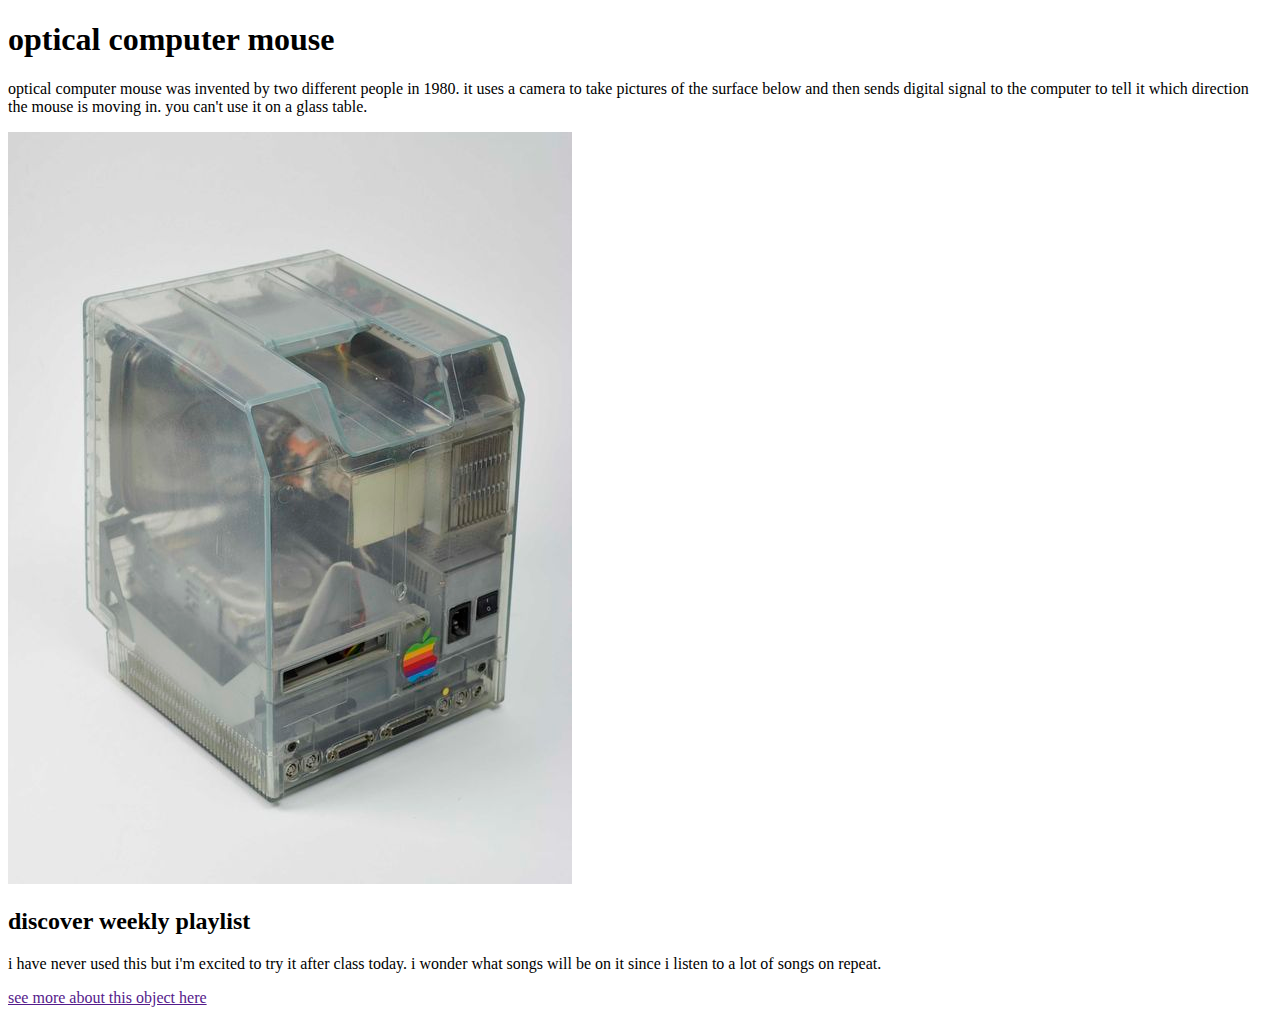
==== commit 6921d754: "first webpage" ====
--- a/index.html
+++ b/index.html
@@ -6,70 +6,29 @@
     <link rel="stylesheet" type="text/css" href="visual.css">
   </head>
 
-  <body class="thinking">
-      <div class="hide-the-text-from-view-because-im-going-to-read-it-in-the-browser-inspector">
+  <body>
+    
+    <h1> optical computer mouse </h1>
 
-        <div class="inside-here-are-images">
-          <img src="images/1.jpg" />
-        </div>
-        <!-- ✿ ✿ ✿ ✿ ✿ ✿ ✿ ✿ ✿ ✿ ✿ ✿ ✿ ✿ ✿ ✿ ✿ ✿ ✿ ✿ ✿ ✿ ✿ ✿ ✿ ✿ ✿ ✿ ✿ ✿ ✿ ✿ ✿ ✿ ✿ ✿ ✿ ✿ ✿ ✿ ✿ ✿ ✿ ✿ ✿ ✿ ✿ ✿ ✿ ✿ ✿ ✿ ✿ ✿ ✿ ✿ ✿ ✿ ✿ ✿ ✿ ✿ ✿ ✿ ✿ ✿ ✿ ✿ ✿ ✿ ✿ ✿ ✿ ✿ ✿ ✿ ✿ ✿ ✿ ✿ ✿ ✿ ✿ ✿ ✿ ✿ ✿ ✿ ✿ ✿ ✿ ✿ ✿ ✿ ✿ ✿ ✿ ✿ ✿ ✿ ✿ ✿ ✿ ✿ ✿ ✿ ✿ ✿ ✿ ✿ ✿ ✿ ✿✿ ✿ ✿ ✿ ✿ ✿ ✿ ✿ ✿ ✿ ✿ ✿ ✿ ✿ ✿ ✿ ✿ ✿ ✿ ✿ ✿ ✿ ✿ ✿ ✿ ✿ ✿ ✿ ✿ ✿ ✿ ✿ ✿ ✿ ✿ ✿ ✿ ✿ ✿ ✿ ✿ ✿ ✿ ✿ ✿ ✿ ✿ ✿ ✿ ✿ ✿ ✿ ✿ ✿ ✿ ✿ ✿ ✿ ✿ ✿ ✿ ✿ ✿ ✿ ✿ ✿ ✿ ✿ ✿ ✿ ✿ ✿ ✿ ✿ ✿ ✿ ✿ ✿ ✿ ✿ ✿ ✿ ✿ ✿ ✿ ✿ ✿ ✿ ✿ ✿ ✿ ✿ ✿ ✿ ✿ ✿ ✿ ✿ ✿ ✿ ✿ ✿ ✿ When we work on our computers we are working within sets of metaphors, and with them sets of ideologies, to remember and understand how to do things within this visual interface of the desktop that were all looking into right now. In discussing software as ideology Chun writes “Software, or perhaps more precisely operating systems, offer us an imaginary relationship to our hardware: they do not represent transistors but rather desktops and recycling bins. Software produces ‘users.’” ⚙ ⚙ ⚙ ⚙ ⚙ ⚙ ⚙ ⚙ ⚙ ⚙ ⚙ ⚙ ⚙ ⚙ ⚙ ⚙ ⚙ ⚙ ⚙ ⚙ ⚙ ⚙ ⚙ ⚙ ⚙ ⚙ ⚙ ⚙ ⚙ ⚙ ⚙ ⚙ ⚙ ⚙ ⚙ ⚙ ⚙ ⚙ ⚙ ⚙ ⚙ ⚙ ⚙ ⚙ ⚙ ⚙ ⚙ ⚙ ⚙ ⚙ ⚙ ⚙ ⚙ ⚙ ⚙ ⚙ ⚙ ⚙ ⚙ ⚙ ⚙ ⚙ ⚙ ⚙⚙ ⚙ ⚙ ⚙ ⚙ ⚙ ⚙ ⚙ ⚙ ⚙ ⚙ ⚙ ⚙ ⚙ ⚙ ⚙ ⚙ ⚙ ⚙ ⚙ ⚙ ⚙ ⚙ ⚙ ⚙ ⚙ ⚙ ⚙ ⚙ ⚙ ⚙ ⚙ ⚙ ⚙ ⚙ ⚙ ⚙ ⚙ ⚙ ⚙ ⚙ ⚙ ⚙ ⚙ ⚙ ⚙ ⚙ ⚙ ⚙ ⚙ ⚙ ⚙ ⚙ ⚙ ⚙ ⚙ ⚙ ⚙ ⚙ ⚙ ⚙ ⚙ ⚙ ⚙ ⚙ ⚙ ⚙ ⚙ ⚙ ⚙ ⚙ ⚙ -->
+    <p>optical computer mouse was invented by two different people in 1980. it uses a camera to take pictures of the surface below and then sends digital signal to the computer to tell it which direction the mouse is moving in. you can't use it on a glass table. </p>
 
-        <div class="inside-here-are-images">
-          <img src="images/2.png" />
-        </div>
-        <!-- ✿ ✿ ✿ ✿ ✿ ✿ ✿ ✿ ✿ ✿ ✿ ✿ ✿ ✿ ✿ ✿ ✿ ✿ ✿ ✿ ✿ ✿ ✿ ✿ ✿ ✿ ✿ ✿ ✿ ✿ ✿ ✿ ✿ ✿ ✿ ✿ ✿ ✿ ✿ ✿ ✿ ✿ ✿ ✿ ✿ ✿ ✿ ✿ ✿ ✿ ✿ ✿ ✿ ✿ ✿ ✿ ✿ ✿ ✿ ✿ ✿ ✿ ✿ ✿ ✿ ✿ ✿ ✿ ✿ ✿ ✿ ✿ ✿ ✿ ✿ ✿ ✿ ✿ ✿ ✿ ✿ ✿ ✿ ✿ ✿ ✿ ✿ ✿ ✿ ✿ ✿ ✿ ✿ ✿ ✿ ✿ ✿ ✿ ✿ ✿ ✿ ✿ ✿ ✿ ✿ ✿ ✿ ✿ ✿✿ ✿ ✿ ✿ ✿ ✿ ✿ ✿ ✿ ✿ ✿ ✿ ✿ ✿ ✿ ✿ ✿ ✿ ✿ ✿ ✿ ✿ ✿ ✿ ✿ ✿ ✿ ✿ ✿ ✿ ✿ ✿ ✿ ✿ ✿ ✿ ✿ ✿ ✿ ✿ ✿ ✿ ✿ ✿ ✿ ✿ ✿ ✿ ✿ ✿ ✿ ✿ ✿ ✿ ✿ ✿ ✿ ✿ ✿ ✿ ✿ ✿ ✿ ✿ ✿ ✿ ✿ ✿ ✿ ✿ ✿ ✿ ✿ ✿ ✿ ✿ ✿ ✿ ✿ ✿ ✿ ✿ ✿ ✿ ✿ ✿ ✿ ✿ ✿ ✿ ✿ ✿ ✿ ✿ ✿ ✿ ✿ ✿ ✿ ✿ ✿ ✿ ✿ ✿ ✿ ✿ ✿ In order to introduce us to working with web pages using HTML, CSS and JS I want to share with you a short pre-history of the computer mouse and its relationship to the screen. ⚙ ⚙ ⚙ ⚙ ⚙ ⚙ ⚙ ⚙ ⚙ ⚙ ⚙ ⚙ ⚙ ⚙ ⚙ ⚙ ⚙ ⚙ ⚙ ⚙ ⚙ ⚙ ⚙ ⚙ ⚙ ⚙ ⚙ ⚙ ⚙ ⚙ ⚙ ⚙ ⚙ ⚙ ⚙ ⚙ ⚙ ⚙ ⚙ ⚙ ⚙ ⚙ ⚙ ⚙ ⚙ ⚙ ⚙ ⚙ ⚙ ⚙ ⚙ ⚙ ⚙ ⚙ ⚙ ⚙ ⚙ ⚙ ⚙ ⚙ ⚙ ⚙ ⚙ ⚙⚙ ⚙ ⚙ ⚙ ⚙ ⚙ ⚙ ⚙ ⚙ ⚙ ⚙ ⚙ ⚙ ⚙ ⚙ ⚙ ⚙ ⚙ ⚙ ⚙ ⚙ ⚙ ⚙ ⚙ ⚙ ⚙ ⚙ ⚙ ⚙ ⚙ ⚙ ⚙ ⚙ ⚙ ⚙ ⚙ ⚙ ⚙ ⚙ ⚙ ⚙ ⚙ ⚙ ⚙ ⚙ ⚙ ⚙ ⚙ ⚙ ⚙ ⚙ ⚙ ⚙ ⚙ ⚙ ⚙ ⚙ ⚙ ⚙ ⚙ ⚙ ⚙ ⚙ ⚙ ⚙ ⚙ ⚙ ⚙ ⚙ ⚙ ⚙ ⚙ -->
+    <img src="images/1.jpg" alt="" />
 
-        <div class="inside-here-are-images">
-          <img src="images/3.jpg" />
-        </div>
-        <!-- ✿ ✿ ✿ ✿ ✿ ✿ ✿ ✿ ✿ ✿ ✿ ✿ ✿ ✿ ✿ ✿ ✿ ✿ ✿ ✿ ✿ ✿ ✿ ✿ ✿ ✿ ✿ ✿ ✿ ✿ ✿ ✿ ✿ ✿ ✿ ✿ ✿ ✿ ✿ ✿ ✿ ✿ ✿ ✿ ✿ ✿ ✿ ✿ ✿ ✿ ✿ ✿ ✿ ✿ ✿ ✿ ✿ ✿ ✿ ✿ ✿ ✿ ✿ ✿ ✿ ✿ ✿ ✿ ✿ ✿ ✿ ✿ ✿ ✿ ✿ ✿ ✿ ✿ ✿ ✿ ✿ ✿ ✿ ✿ ✿ ✿ ✿ ✿ ✿ ✿ ✿ ✿ ✿ ✿ ✿ ✿ ✿ ✿ ✿ ✿ ✿ ✿ ✿ ✿ ✿ ✿ ✿ ✿ ✿ ✿ ✿ ✿ ✿ ✿ ✿ ✿ ✿ ✿ ✿ ✿ ✿ ✿ ✿ ✿ ✿ ✿ ✿ ✿ ✿ ✿ ✿ ✿ ✿ ✿ ✿ ✿ ✿ ✿ ✿ ✿ ✿ ✿ ✿ ✿ ✿ ✿ ✿ ✿ ✿ ✿ ✿ ✿ ✿ ✿ ✿ ✿ ✿ ✿✿ ✿ ✿ ✿ ✿ ✿ ✿ ✿ ✿ ✿ ✿ ✿ ✿ ✿ ✿ ✿ ✿ ✿ ✿ ✿ ✿ ✿ ✿ ✿ ✿ ✿ ✿ ✿ ✿ ✿ ✿ ✿ ✿ ✿ ✿ ✿ ✿ ✿ ✿ ✿ ✿ ✿ ✿ ✿ ✿ ✿ ✿ ✿ ✿ ✿ ✿ ✿ ✿ ✿ ✿ ✿ ✿ ✿ Early screen technology saw a long line of input devices used for pointing, tracking, choosing, and classifying. These input devices, which included the mouse, stylus pens, light guns, light pens, are rooted in the emergence of screen technology. Today we might say that the hand itself is the input device itself.  ⚙ ⚙ ⚙ ⚙ ⚙ ⚙ ⚙ ⚙ ⚙ ⚙ ⚙ ⚙ ⚙ ⚙ ⚙ ⚙ ⚙ ⚙ ⚙ ⚙ ⚙ ⚙ ⚙ ⚙ ⚙ ⚙ ⚙ ⚙ ⚙ ⚙ ⚙ ⚙ ⚙ ⚙ ⚙ ⚙ ⚙ ⚙ ⚙ ⚙ ⚙ ⚙ ⚙ ⚙ ⚙ ⚙ ⚙ ⚙ ⚙ ⚙ ⚙ ⚙ ⚙ ⚙ ⚙ ⚙ ⚙ ⚙ ⚙ ⚙ ⚙ ⚙ ⚙ ⚙⚙ ⚙ ⚙ ⚙ ⚙ ⚙ ⚙ ⚙ ⚙ ⚙ ⚙ ⚙ ⚙ ⚙ ⚙ ⚙ ⚙ ⚙ ⚙ ⚙ ⚙ ⚙ ⚙ ⚙ ⚙ ⚙ ⚙ ⚙ ⚙ ⚙ ⚙ ⚙ ⚙ ⚙ ⚙ ⚙ ⚙ ⚙ ⚙ ⚙ ⚙ ⚙ ⚙ ⚙ ⚙ ⚙ ⚙ ⚙ ⚙ ⚙ ⚙ ⚙ ⚙ ⚙ ⚙ ⚙ ⚙ ⚙ ⚙ ⚙ ⚙ ⚙ ⚙ ⚙ ⚙ ⚙ ⚙ ⚙ ⚙ ⚙ ⚙ ⚙ -->
+    <h2>discover weekly playlist</h2>
+    <p>i have never used this but i'm excited to try it after class today. i wonder what songs will be on it since i listen to a lot of songs on repeat.</p>
 
-        <div class="inside-here-are-images">
-          <img src="images/4-1.png" />
-          <img src="images/4-2.jpg" />
-        </div>
-        <!-- ✿ ✿ ✿ ✿ ✿ ✿ ✿ ✿ ✿ ✿ ✿ ✿ ✿ ✿ ✿ ✿ ✿ ✿ ✿ ✿ ✿ ✿ ✿ ✿ ✿ ✿ ✿ ✿ ✿ ✿ ✿ ✿ ✿ ✿ ✿ ✿ ✿ ✿ ✿ ✿ ✿ ✿ ✿ ✿ ✿ ✿ ✿ ✿ ✿ ✿ ✿ ✿ ✿✿ ✿ ✿ ✿ ✿ ✿ ✿ ✿ ✿ ✿ ✿ ✿ ✿ ✿ ✿ ✿ ✿ ✿ ✿ ✿ ✿ ✿ ✿ ✿ ✿ ✿ ✿ ✿ ✿ ✿ ✿ ✿ ✿ ✿ ✿ ✿ ✿ ✿ ✿ ✿ ✿ ✿ ✿ ✿ ✿ ✿ ✿ ✿ ✿ ✿ ✿ ✿ ✿ ✿ ✿ ✿ ✿ ✿ ✿ ✿ ✿ ✿ ✿ ✿ ✿ ✿ ✿ ✿ ✿ ✿ ✿ ✿ ✿ ✿ ✿ ✿ ✿ ✿ ✿ ✿ ✿ ✿ ✿ ✿ ✿ ✿ ✿ ✿ ✿ ✿ ✿ ✿ ✿ ✿ ✿ ✿ ✿ ✿ ✿ ✿ ✿ ✿ ✿ ✿ ✿ ✿ ✿ ✿ ✿ ✿ ✿ ✿ ✿ ✿ ✿ ✿ ✿ ✿ ✿ ✿ ✿ ✿ ✿ ✿ ✿ ✿ ✿ ✿ ✿ ✿ ✿ ✿ ✿ ✿ ✿ ✿ ✿ ✿ ✿ ✿ ✿ ✿ ✿ ✿ ✿ ✿ ✿ ✿ ✿ ✿ ✿ ✿ ✿ ✿ ✿ ✿ ✿ ✿ ✿ ✿ ✿ ✿ ✿ The origins of the input device, being an input device as we know it, belong to a cold war computer called the Whirwind. This was the first computer to make its calculations in real time (Edwards). Before the Whirlwind, computers would take really long periods of time to process a program and would then require the physical adjustment of switches or punched cards, a re-programming, in order to run a process again. Originally designed as a flight simulator, the Whirlwind was able to receive inputs and produce outputs using a three-dimensional array of magnetic core memory. Magentic core memory is a kind of hardware and software design using magnetic wires which allowed for a program to be stored even if power was lost...so if the computer was turned off, the programming of the wires would still be intact. This technology was used in tandem with vacuum tube screens which in itself allowed for a graphical interface of computed data. **Jacob Gaboury** on the history of the computer screen writes “The screen is not simply an enduring technique or evocative metaphor; it is a hardware object whose transformations have shaped the material conditions of our visual culture.” ⚙ ⚙ ⚙ ⚙ ⚙ ⚙ ⚙ ⚙ ⚙ ⚙ ⚙ ⚙ ⚙ ⚙ ⚙ ⚙ ⚙ ⚙ ⚙ ⚙ ⚙ ⚙ ⚙ ⚙ ⚙ ⚙ ⚙ ⚙ ⚙ ⚙ ⚙ ⚙ ⚙ ⚙ ⚙ ⚙ ⚙ ⚙ ⚙ ⚙ ⚙ ⚙ ⚙ ⚙ ⚙ ⚙ ⚙ ⚙ ⚙ ⚙ ⚙ ⚙ ⚙ ⚙ ⚙ ⚙ ⚙ ⚙ ⚙ ⚙ ⚙ ⚙ ⚙ ⚙⚙ ⚙ ⚙ ⚙ ⚙ ⚙ ⚙ ⚙ ⚙ ⚙ ⚙ ⚙ ⚙ ⚙ ⚙ ⚙ ⚙ ⚙ ⚙ ⚙ ⚙ ⚙ ⚙ ⚙ ⚙ ⚙ ⚙ ⚙ ⚙ ⚙ ⚙ ⚙ ⚙ ⚙ ⚙ ⚙ ⚙ ⚙ ⚙ ⚙ ⚙ ⚙ ⚙ ⚙ ⚙ ⚙ ⚙ ⚙ ⚙ ⚙ ⚙ ⚙ ⚙ ⚙ ⚙ ⚙ ⚙ ⚙ ⚙ ⚙ ⚙ ⚙ ⚙ ⚙ ⚙ ⚙ ⚙ ⚙ ⚙ ⚙ ⚙ ⚙ -->
+    <a href="">see more about this object here</a>
 
-        <div class="inside-here-are-images">
-          <img src="images/5-2.jpg" />
-        </div>
-        <!-- ✿ ✿ ✿ ✿ ✿ ✿ ✿ ✿ ✿ ✿ ✿ ✿ ✿ ✿ ✿ ✿ ✿ ✿ ✿ ✿ ✿ ✿ ✿ ✿ ✿ ✿ ✿ ✿ ✿ ✿ ✿ ✿ ✿ ✿ ✿ ✿ ✿ ✿ ✿ ✿ ✿ ✿ ✿ ✿ ✿ ✿ ✿ ✿ ✿ ✿ ✿ ✿ ✿ ✿ ✿ ✿ ✿ ✿ ✿ ✿ ✿ ✿ ✿ ✿ ✿ ✿ ✿ ✿ ✿ ✿ ✿ ✿ ✿ ✿ ✿ ✿ ✿ ✿ ✿ ✿ ✿ ✿ ✿ ✿ ✿ ✿ ✿ ✿ ✿ ✿ ✿ ✿ ✿ ✿ ✿ ✿ ✿ ✿ ✿ ✿ ✿ ✿ ✿ ✿ ✿ ✿ ✿ ✿ ✿ ✿ ✿ ✿ ✿ ✿ ✿ ✿ ✿ ✿ ✿ ✿ ✿ ✿ ✿ ✿ ✿ ✿ ✿ ✿ ✿ ✿ ✿ ✿ ✿ ✿ ✿ ✿✿ ✿ ✿ ✿ ✿ ✿ ✿ ✿ ✿ ✿ ✿ ✿ ✿ ✿ ✿ ✿ ✿ ✿ ✿ ✿ ✿ ✿ ✿ ✿ ✿ ✿ ✿ ✿ ✿ ✿ ✿ ✿ ✿ ✿ ✿ ✿ ✿ ✿ ✿ ✿ ✿ ✿ ✿ ✿ ✿ ✿ ✿ ✿ ✿ ✿ ✿ ✿ ✿ ✿ ✿ ✿ ✿ ✿ ✿ ✿ ✿ ✿ ✿ ✿ ✿ ✿ ✿ ✿ ✿ ✿ ✿ ✿ ✿ ✿ ✿ ✿ ✿ ✿ ✿ ✿ Because CRT (cathode ray tube) screens, standardized by the 1950s, transformed ones and zeroes into light and in real time, they required an input device which shared the language of light as signal. This is where the mouse’s predecessor, the light pen, materialized (Edwards). At the time of the light pen, computers were already much more than calculating machines, but they were not yet ubiquitously used for purposes outside of the military. The screen was still thought of as a substrate like paper, the analog substrate for tracking and storing, and the light pen was the next best iteration of moving from the analog act of writing to the digital act of pointing. In this sense, the problem of computing became not only the act of programming switches but also the act of moving on along x and y coordinates. ⚙ ⚙ ⚙ ⚙ ⚙ ⚙ ⚙ ⚙ ⚙ ⚙ ⚙ ⚙ ⚙ ⚙ ⚙ ⚙ ⚙ ⚙ ⚙ ⚙ ⚙ ⚙ ⚙ ⚙ ⚙ ⚙ ⚙ ⚙ ⚙ ⚙ ⚙ ⚙ ⚙ ⚙ ⚙ ⚙ ⚙ ⚙ ⚙ ⚙ ⚙ ⚙ ⚙ ⚙ ⚙ ⚙ ⚙ ⚙ ⚙ ⚙ ⚙ ⚙ ⚙ ⚙ ⚙ ⚙ ⚙ ⚙ ⚙ ⚙ ⚙ ⚙ ⚙ ⚙⚙ ⚙ ⚙ ⚙ ⚙ ⚙ ⚙ ⚙ ⚙ ⚙ ⚙ ⚙ ⚙ ⚙ ⚙ ⚙ ⚙ ⚙ ⚙ ⚙ ⚙ ⚙ ⚙ ⚙ ⚙ ⚙ ⚙ ⚙ ⚙ ⚙ ⚙ ⚙ ⚙ ⚙ ⚙ ⚙ ⚙ ⚙ ⚙ ⚙ ⚙ ⚙ ⚙ ⚙ ⚙ ⚙ ⚙ ⚙ ⚙ ⚙ ⚙ ⚙ ⚙ ⚙ ⚙ ⚙ ⚙ ⚙ ⚙ ⚙ ⚙ ⚙ ⚙ ⚙ ⚙ ⚙ ⚙ ⚙ ⚙ ⚙ ⚙ ⚙ -->
+    <!-- you can write a comment -->
 
-        <div class="inside-here-are-images">
-          <img src="images/6.jpg" />
-        </div>
-        <!-- ✿ ✿ ✿ ✿ ✿ ✿ ✿ ✿ ✿ ✿ ✿ ✿ ✿ ✿ ✿ ✿ ✿ ✿ ✿ ✿ ✿ ✿ ✿ ✿ ✿ ✿ ✿ ✿ ✿ ✿ ✿ ✿ ✿ ✿ ✿ ✿ ✿ ✿ ✿ ✿ ✿ ✿ ✿ ✿ ✿ ✿ ✿ ✿ ✿ ✿ ✿ ✿ ✿ ✿ ✿ ✿ ✿ ✿ ✿ ✿ ✿ ✿ ✿ ✿ ✿ ✿ ✿ ✿ ✿ ✿ ✿ ✿ ✿ ✿ ✿ ✿ ✿ ✿ ✿ ✿ ✿ ✿ ✿ ✿ ✿ ✿ ✿ ✿ ✿ ✿ ✿ ✿ ✿ ✿ ✿ ✿ ✿ ✿ ✿ ✿ ✿ ✿ ✿ ✿ ✿ ✿ ✿ ✿ ✿ ✿ ✿ ✿ ✿ ✿ ✿ ✿ ✿ ✿ ✿ ✿ ✿ ✿ ✿ ✿ ✿ ✿ ✿ ✿ ✿ ✿ ✿ ✿ ✿ ✿ ✿ ✿ ✿ ✿ ✿ ✿ ✿ ✿ ✿ ✿ ✿ ✿ ✿ ✿ ✿ ✿ ✿ ✿ ✿ ✿ ✿ ✿ ✿ ✿ ✿ ✿ ✿ ✿ ✿ ✿ ✿ ✿ ✿ ✿✿ ✿ ✿ ✿ ✿ ✿ ✿ ✿ ✿ ✿ ✿ ✿ ✿ ✿ ✿ ✿ ✿ ✿ ✿ ✿ ✿ ✿ ✿ ✿ ✿ ✿ ✿ ✿ ✿ ✿ ✿ ✿ ✿ ✿ ✿ ✿ ✿ ✿ ✿ ✿ ✿ ✿ ✿ ✿ ✿ ✿ ✿ ✿ Ok so fast forward to the 1960’s, screens are becoming standardized and research towards the project of what computers *could* and *should* do had forked (Bardini). In one direction the idea was to build up an autonomous intelligence that would match or even supersede human intelligence. The question, by the way, of “what intelligence actually is” still stands and in step with philosopher Hubert Dreyfus I think that artificial intelligence has proven to show us what computer can't do than what they can. In the other direction, a person named Douglas Engelbart led a research lab called the Augementation Research Center which sought to create a kind of intelligent symbiosis ~between~ the human and the computer. ⚙ ⚙ ⚙ ⚙ ⚙ ⚙ ⚙ ⚙ ⚙ ⚙ ⚙ ⚙ ⚙ ⚙ ⚙ ⚙ ⚙ ⚙ ⚙ ⚙ ⚙ ⚙ ⚙ ⚙ ⚙ ⚙ ⚙ ⚙ ⚙ ⚙ ⚙ ⚙ ⚙ ⚙ ⚙ ⚙ ⚙ ⚙ ⚙ ⚙ ⚙ ⚙ ⚙ ⚙ ⚙ ⚙ ⚙ ⚙ ⚙ ⚙ ⚙ ⚙ ⚙ ⚙ ⚙ ⚙ ⚙ ⚙ ⚙ ⚙ ⚙ ⚙ ⚙ ⚙⚙ ⚙ ⚙ ⚙ ⚙ ⚙ ⚙ ⚙ ⚙ ⚙ ⚙ ⚙ ⚙ ⚙ ⚙ ⚙ ⚙ ⚙ ⚙ ⚙ ⚙ ⚙ ⚙ ⚙ ⚙ ⚙ ⚙ ⚙ ⚙ ⚙ ⚙ ⚙ ⚙ ⚙ ⚙ ⚙ ⚙ ⚙ ⚙ ⚙ ⚙ ⚙ ⚙ ⚙ ⚙ ⚙ ⚙ ⚙ ⚙ ⚙ ⚙ ⚙ ⚙ ⚙ ⚙ ⚙ ⚙ ⚙ ⚙ ⚙ ⚙ ⚙ ⚙ ⚙ ⚙ ⚙ ⚙ ⚙ ⚙ ⚙ ⚙ ⚙ -->
 
-        <div class="inside-here-are-images">
-          <img src="images/7.png" />
-        </div>
-        <!-- ✿ ✿ ✿ ✿ ✿ ✿ ✿ ✿ ✿ ✿ ✿ ✿ ✿ ✿ ✿ ✿ ✿ ✿ ✿ ✿ ✿ ✿ ✿ ✿ ✿ ✿ ✿ ✿ ✿ ✿ ✿ ✿ ✿ ✿ ✿ ✿ ✿ ✿ ✿ ✿ ✿ ✿ ✿ ✿ ✿ ✿ ✿ ✿ ✿ ✿ ✿ ✿ ✿ ✿ ✿ ✿ ✿ ✿ ✿ ✿ ✿ ✿ ✿ ✿ ✿ ✿ ✿ ✿ ✿ ✿ ✿ ✿ ✿ ✿ ✿ ✿ ✿ ✿ ✿ ✿ ✿ ✿ ✿ ✿ ✿ ✿ ✿ ✿ ✿ ✿ ✿ ✿ ✿ ✿ ✿ ✿ ✿ ✿ ✿ ✿ ✿ ✿ ✿ ✿ ✿ ✿ ✿ ✿ ✿ ✿ ✿ ✿ ✿ ✿ ✿ ✿ ✿ ✿ ✿ ✿ ✿ ✿ ✿ ✿ ✿ ✿ ✿ ✿ ✿ ✿ ✿ ✿ ✿ ✿ ✿ ✿ ✿ ✿ ✿ ✿ ✿ ✿ ✿ ✿ ✿ ✿ ✿ ✿ ✿ ✿ ✿ ✿ ✿ ✿ ✿ ✿ ✿ ✿ ✿ ✿ ✿ ✿ ✿ ✿ ✿ ✿ ✿ ✿ ✿ ✿ ✿ ✿ ✿ ✿ ✿ ✿ ✿ ✿ ✿ ✿ ✿ ✿ ✿ ✿ ✿ ✿ ✿ ✿ ✿ ✿ ✿ ✿ ✿ ✿ ✿ ✿ ✿ ✿ ✿✿ ✿ ✿ ✿ ✿ ✿ ✿ ✿ ✿ ✿ ✿ ✿ ✿ ✿ ✿ ✿ ✿ It is in between the human and the computer where the mouse, made for the human hand, first materialized. Invented by Engelbart in 1964 the mouse was but a small part of a much larger system. Presented to the public as what later became known as “the mother of all demoes” the system that Engelbart and his colleagues built included some of the earliest versions of hyperlinks, multiple windows, real-time cross-computer collaboration (which is what we will be doing today), and finally, the use of a mouse. It was an amalgamation of devices, all situated within optimal distance for the hand to the mouse, the eyes to the screen. ⚙ ⚙ ⚙ ⚙ ⚙ ⚙ ⚙ ⚙ ⚙ ⚙ ⚙ ⚙ ⚙ ⚙ ⚙ ⚙ ⚙ ⚙ ⚙ ⚙ ⚙ ⚙ ⚙ ⚙ ⚙ ⚙ ⚙ ⚙ ⚙ ⚙ ⚙ ⚙ ⚙ ⚙ ⚙ ⚙ ⚙ ⚙ ⚙ ⚙ ⚙ ⚙ ⚙ ⚙ ⚙ ⚙ ⚙ ⚙ ⚙ ⚙ ⚙ ⚙ ⚙ ⚙ ⚙ ⚙ ⚙ ⚙ ⚙ ⚙ ⚙ ⚙ ⚙ ⚙⚙ ⚙ ⚙ ⚙ ⚙ ⚙ ⚙ ⚙ ⚙ ⚙ ⚙ ⚙ ⚙ ⚙ ⚙ ⚙ ⚙ ⚙ ⚙ ⚙ ⚙ ⚙ ⚙ ⚙ ⚙ ⚙ ⚙ ⚙ ⚙ ⚙ ⚙ ⚙ ⚙ ⚙ ⚙ ⚙ ⚙ ⚙ ⚙ ⚙ ⚙ ⚙ ⚙ ⚙ ⚙ ⚙ ⚙ ⚙ ⚙ ⚙ ⚙ ⚙ ⚙ ⚙ ⚙ ⚙ ⚙ ⚙ ⚙ ⚙ ⚙ ⚙ ⚙ ⚙ ⚙ ⚙ ⚙ ⚙ ⚙ ⚙ ⚙ ⚙ -->
 
-        <div class="inside-here-are-images">
-          <img src="images/8.jpg" />
-        </div>
-        <!-- ✿ ✿ ✿ ✿ ✿ ✿ ✿ ✿ ✿ ✿ ✿ ✿ ✿ ✿ ✿ ✿ ✿ ✿ ✿ ✿ ✿ ✿ ✿ ✿ ✿ ✿ ✿ ✿ ✿ ✿ ✿ ✿ ✿ ✿ ✿ ✿ ✿ ✿ ✿ ✿ ✿ ✿ ✿ ✿ ✿ ✿ ✿ ✿ ✿ ✿ ✿ ✿ ✿ ✿ ✿ ✿ ✿ ✿ ✿ ✿ ✿ ✿ ✿ ✿ ✿ ✿ ✿ ✿ ✿ ✿ ✿ ✿ ✿ ✿ ✿ ✿ ✿ ✿ ✿ ✿ ✿ ✿ ✿ ✿ ✿ ✿ ✿ ✿ ✿ ✿ ✿ ✿ ✿ ✿ ✿ ✿ ✿ ✿ ✿ ✿ ✿ ✿ ✿ ✿ ✿ ✿ ✿ ✿ ✿ ✿ ✿ ✿ ✿ ✿ ✿ ✿ ✿ ✿ ✿ ✿ ✿ ✿ ✿ ✿ ✿ ✿ ✿ ✿ ✿ ✿ ✿ ✿ ✿ ✿ ✿ ✿ ✿ ✿ ✿ ✿ ✿ ✿ ✿ ✿ ✿ ✿ ✿ ✿ ✿ ✿ ✿ ✿ ✿ ✿ ✿ ✿ ✿ ✿ ✿ ✿ ✿ ✿ ✿ ✿ ✿ ✿ ✿ ✿ ✿ ✿ ✿ ✿ ✿ ✿ ✿ ✿ ✿ ✿ ✿ ✿ ✿ ✿ ✿ ✿ ✿ ✿ ✿ ✿ ✿ ✿ ✿ ✿ ✿ ✿ ✿ ✿ ✿ ✿ ✿ ✿ ✿ ✿ ✿ ✿ ✿ ✿ ✿ ✿ ✿ ✿ ✿ ✿ ✿ ✿ ✿ ✿ Later in the 1970's the mouse was re-designed so that it could be used alongside the Xerox Alto, an early personal computer  marketed as an office system. All of your office needs could be met by a series of keystrokes and clicks. And at this point, the mouse had become the standard input device for computing and was synonymous not only with interactivity and collaboration but also with work. ⚙ ⚙ ⚙ ⚙ ⚙ ⚙ ⚙ ⚙ ⚙ ⚙ ⚙ ⚙ ⚙ ⚙ ⚙ ⚙ ⚙ ⚙ ⚙ ⚙ ⚙ ⚙ ⚙ ⚙ ⚙ ⚙ ⚙ ⚙ ⚙ ⚙ ⚙ ⚙ ⚙ ⚙ ⚙ ⚙ ⚙ ⚙ ⚙ ⚙ ⚙ ⚙ ⚙ ⚙ ⚙ ⚙ ⚙ ⚙ ⚙ ⚙ ⚙ ⚙ ⚙ ⚙ ⚙ ⚙ ⚙ ⚙ ⚙ ⚙ ⚙ ⚙ ⚙ ⚙⚙ ⚙ ⚙ ⚙ ⚙ ⚙ ⚙ ⚙ ⚙ ⚙ ⚙ ⚙ ⚙ ⚙ ⚙ ⚙ ⚙ ⚙ ⚙ ⚙ ⚙ ⚙ ⚙ ⚙ ⚙ ⚙ ⚙ ⚙ ⚙ ⚙ ⚙ ⚙ ⚙ ⚙ ⚙ ⚙ ⚙ ⚙ ⚙ ⚙ ⚙ ⚙ ⚙ ⚙ ⚙ ⚙ ⚙ ⚙ ⚙ ⚙ ⚙ ⚙ ⚙ ⚙ ⚙ ⚙ ⚙ ⚙ ⚙ ⚙ ⚙ ⚙ ⚙ ⚙ ⚙ ⚙ ⚙ ⚙ ⚙ ⚙ ⚙ ⚙ -->
 
-        <div class="inside-here-are-images">
-          <img src="images/9.jpg" />
-        </div>
-        <!-- ✿ ✿ ✿ ✿ ✿ ✿ ✿ ✿ ✿ ✿ ✿ ✿ ✿ ✿ ✿ ✿ ✿ ✿ ✿ ✿ ✿ ✿ ✿ ✿ ✿ ✿ ✿ ✿ ✿ ✿ ✿ ✿ ✿ ✿ ✿ ✿ ✿ ✿ ✿ ✿ ✿ ✿ ✿ ✿ ✿ ✿ ✿ ✿ ✿ ✿ ✿ ✿ ✿ ✿ ✿ ✿ ✿ ✿ ✿ ✿ ✿ ✿ ✿ ✿ ✿ ✿ ✿ ✿ ✿ ✿ ✿ ✿ ✿ ✿ ✿ ✿ ✿ ✿ ✿ ✿ ✿ ✿ ✿ ✿ ✿ ✿ ✿ ✿ ✿ ✿ ✿ ✿ ✿ ✿ ✿ ✿ ✿ ✿ ✿ ✿ ✿ ✿ ✿ ✿ ✿✿ ✿ ✿ ✿ ✿ ✿ ✿ ✿ ✿ ✿ ✿ ✿ ✿ ✿ ✿ ✿ ✿ ✿ ✿ ✿ ✿ ✿ ✿ ✿ ✿ ✿ ✿ ✿ ✿ ✿ ✿ ✿ ✿ ✿ ✿ ✿ ✿ ✿ ✿ ✿ ✿ ✿ ✿ ✿ ✿ ✿ ✿ ✿ ✿ ✿ ✿ ✿ ✿ ✿ ✿ ✿ ✿ ✿ ✿ ✿ ✿ ✿ ✿ ✿ ✿ ✿ ✿ ✿ ✿ ✿ ✿ ✿ ✿ ✿ ✿ ✿ ✿ ✿ ✿ ✿ ✿ ✿ ✿ ✿ ✿ ✿ ✿ ✿ ✿ ✿ ✿ ✿ ✿ ✿ ✿ ✿ ✿ ✿ ✿ ✿ ✿ ✿ ✿ ✿ ✿ ✿ ✿ ✿ ✿ ✿ ✿ This desktop metaphor ensured that computers require programming, as we know it today, to be a set of extremely abstract processes. So, when I’m coding something, I’m often coding on top of someone else’s code, in someone else’s software, on top of the software that makes up my operating system which is permanently baked into the proprietary silicon chip of my Apple computer. Computers at their core still consist of a complex series of on and off switches, ones and zeroes except now the switches are like an extremely tiny mix of analog and digital signals and are nearly invisible to the human eye. This means that everything we do on our computers today is already abstracting away those complex patterns of numbers in order for us to use them in the way that we do. So these abstractions allow us to do things like writing text in a file, without thinking about how or even if the computer will be able to do this. ⚙ ⚙ ⚙ ⚙ ⚙ ⚙ ⚙ ⚙ ⚙ ⚙ ⚙ ⚙ ⚙ ⚙ ⚙ ⚙ ⚙ ⚙ ⚙ ⚙ ⚙ ⚙ ⚙ ⚙ ⚙ ⚙ ⚙ ⚙ ⚙ ⚙ ⚙ ⚙ ⚙ ⚙ ⚙ ⚙ ⚙ ⚙ ⚙ ⚙ ⚙ ⚙ ⚙ ⚙ ⚙ ⚙ ⚙ ⚙ ⚙ ⚙ ⚙ ⚙ ⚙ ⚙ ⚙ ⚙ ⚙ ⚙ ⚙ ⚙ ⚙ ⚙ ⚙ ⚙⚙ ⚙ ⚙ ⚙ ⚙ ⚙ ⚙ ⚙ ⚙ ⚙ ⚙ ⚙ ⚙ ⚙ ⚙ ⚙ ⚙ ⚙ ⚙ ⚙ ⚙ ⚙ ⚙ ⚙ ⚙ ⚙ ⚙ ⚙ ⚙ ⚙ ⚙ ⚙ ⚙ ⚙ ⚙ ⚙ ⚙ ⚙ ⚙ ⚙ ⚙ ⚙ ⚙ ⚙ ⚙ ⚙ ⚙ ⚙ ⚙ ⚙ ⚙ ⚙ ⚙ ⚙ ⚙ ⚙ ⚙ ⚙ ⚙ ⚙ ⚙ ⚙ ⚙ ⚙ ⚙ ⚙ ⚙ ⚙ ⚙ ⚙ ⚙ ⚙ -->
 
-        <div class="inside-here-are-images">
-          <img src="images/10.jpg" />
-        </div>
-        <!-- ✿ ✿ ✿ ✿ ✿ ✿ ✿ ✿ ✿ ✿ ✿ ✿ ✿ ✿ ✿ ✿ ✿ ✿ ✿ ✿ ✿ ✿ ✿ ✿ ✿ ✿ ✿ ✿ ✿ ✿ ✿ ✿ ✿ ✿ ✿ ✿ ✿ ✿ ✿ ✿ ✿ ✿ ✿ ✿ ✿ ✿ ✿ ✿ ✿ ✿ ✿ ✿ ✿ ✿ ✿ ✿ ✿ ✿ ✿ ✿ ✿ ✿ ✿ ✿ ✿ ✿ ✿ ✿ ✿ ✿ ✿ ✿ ✿ ✿ ✿ ✿ ✿ ✿ ✿ ✿ ✿✿ ✿ ✿ ✿ ✿ ✿ ✿ ✿ ✿ ✿ ✿ ✿ ✿ ✿ ✿ ✿ ✿ ✿ ✿ ✿ ✿ ✿ ✿ ✿ ✿ ✿ ✿ ✿ ✿ ✿ ✿ ✿ ✿ ✿ ✿ ✿ ✿ ✿ ✿ ✿ ✿ ✿ ✿ ✿ ✿ ✿ ✿ ✿ ✿ ✿ ✿ ✿ ✿ ✿ ✿ ✿ ✿ ✿ ✿ ✿ ✿ ✿ ✿ ✿ ✿ ✿ ✿ ✿ ✿ ✿ ✿ ✿ ✿ ✿ ✿ ✿ ✿ ✿ ✿ ✿ ✿ ✿ ✿ ✿ ✿ ✿ ✿ ✿ ✿ ✿ ✿ ✿ ✿ ✿ ✿ ✿ ✿ ✿ ✿ ✿ ✿ ✿ ✿ ✿ ✿ ✿ ✿ ✿ ✿ ✿ ✿ ✿ ✿ ✿ ✿ ✿ ✿ ✿ ✿ ✿ ✿ ✿ ✿ ✿ ✿ ✿ ✿ ✿ ✿ ✿ ✿ ✿ ✿ ✿ ✿ Since the early days of computing computer time has always been more important than human time. When programmers were writing code for computers the size of rooms the time it took to run the program was really expensive, so people were always writing code that was most efficiently read by the computer itself not by the people who were making the programs. This reflects how code is written today, often illegible to the untrained eye and minified into difficult to read blobs of text. This is why coding is intimidating, it seems to be a problem of language, some kind of insider’s club, but really a lot of the original languages from the 70s, 80s and 90s are still the foundation upon which so much code is written. As an example, today when someone builds a website the might use a mix of languages like Ruby, JavaScript and Python and then uses a mix of libraries and frameworks which someone else has written to compile all of it, it is still into the only three readable languages by the browser HTML, CSS, and JavaScript and these three languages of have maintained the same basic syntax since the mid-90s when they were created. ⚙ ⚙ ⚙ ⚙ ⚙ ⚙ ⚙ ⚙ ⚙ ⚙ ⚙ ⚙ ⚙ ⚙ ⚙ ⚙ ⚙ ⚙ ⚙ ⚙ ⚙ ⚙ ⚙ ⚙ ⚙ ⚙ ⚙ ⚙ ⚙ ⚙ ⚙ ⚙ ⚙ ⚙ ⚙ ⚙ ⚙ ⚙ ⚙ ⚙ ⚙ ⚙ ⚙ ⚙ ⚙ ⚙ ⚙ ⚙ ⚙ ⚙ ⚙ ⚙ ⚙ ⚙ ⚙ ⚙ ⚙ ⚙ ⚙ ⚙ ⚙ ⚙ ⚙ ⚙⚙ ⚙ ⚙ ⚙ ⚙ ⚙ ⚙ ⚙ ⚙ ⚙ ⚙ ⚙ ⚙ ⚙ ⚙ ⚙ ⚙ ⚙ ⚙ ⚙ ⚙ ⚙ ⚙ ⚙ ⚙ ⚙ ⚙ ⚙ ⚙ ⚙ ⚙ ⚙ ⚙ ⚙ ⚙ ⚙ ⚙ ⚙ ⚙ ⚙ ⚙ ⚙ ⚙ ⚙ ⚙ ⚙ ⚙ ⚙ ⚙ ⚙ ⚙ ⚙ ⚙ ⚙ ⚙ ⚙ ⚙ ⚙ ⚙ ⚙ ⚙ ⚙ ⚙ ⚙ ⚙ ⚙ ⚙ ⚙ ⚙ ⚙ ⚙ ⚙ -->
 
-        <div class="inside-here-are-images">
-          <img src="images/11.jpg" />
-        </div>
-        <!-- ✿ ✿ ✿ ✿ ✿ ✿ ✿ ✿ ✿ ✿ ✿ ✿ ✿ ✿ ✿ ✿ ✿ ✿ ✿ ✿ ✿ ✿ ✿ ✿ ✿ ✿ ✿ ✿ ✿ ✿ ✿ ✿ ✿ ✿ ✿ ✿ ✿ ✿ ✿ ✿ ✿ ✿ ✿ ✿ ✿ ✿ ✿ ✿ ✿ ✿ ✿ ✿ ✿ ✿ ✿ ✿ ✿ ✿ ✿ ✿ ✿ ✿ ✿ ✿ ✿ ✿ ✿ ✿ ✿ ✿ ✿ ✿ ✿ ✿ ✿ ✿ ✿ ✿ ✿ ✿ ✿ ✿ ✿ ✿ ✿ ✿ ✿ ✿ ✿ ✿ ✿ ✿ ✿ ✿ ✿ ✿ ✿ ✿ ✿ ✿ ✿ ✿ ✿ ✿ ✿ ✿ ✿ ✿ ✿ ✿ ✿ ✿ ✿ ✿ ✿ ✿ ✿ ✿ ✿ ✿ ✿ ✿ ✿ ✿ ✿ ✿ ✿ ✿ ✿ ✿ ✿ ✿ ✿ ✿ ✿ ✿ ✿ ✿ ✿ ✿ ✿ ✿ ✿ ✿ ✿ ✿ ✿ ✿ ✿ ✿ ✿ ✿ ✿ ✿ ✿ ✿ ✿ ✿ ✿ ✿ ✿ ✿ ✿ ✿ ✿ ✿ ✿ ✿ ✿ ✿ ✿ ✿ ✿ ✿ ✿ ✿ ✿ ✿ ✿ ✿ ✿ ✿ ✿ ✿ ✿ ✿ ✿ ✿ ✿ ✿ ✿ ✿ ✿ ✿ ✿ ✿ ✿ ✿ ✿ ✿ ✿ ✿ ✿ ✿ ✿ ✿ ✿ ✿ ✿ ✿ ✿ ✿✿ ✿ ✿ ✿ Going back to this idea of the desktop metaphor. The idea of a file inside a folder on a desktop...and then there's the trashcan. When you put something in the trash, does it ever really go away? And what is the file really? And what is the folder? Folders aren't actually anything. They don't take up *any* space on your computer. ⚙ ⚙ ⚙ ⚙ ⚙ ⚙ ⚙ ⚙ ⚙ ⚙ ⚙ ⚙ ⚙ ⚙ ⚙ ⚙ ⚙ ⚙ ⚙ ⚙ ⚙ ⚙ ⚙ ⚙ ⚙ ⚙ ⚙ ⚙ ⚙ ⚙ ⚙ ⚙ ⚙ ⚙ ⚙ ⚙ ⚙ ⚙ ⚙ ⚙ ⚙ ⚙ ⚙ ⚙ ⚙ ⚙ ⚙ ⚙ ⚙ ⚙ ⚙ ⚙ ⚙ ⚙ ⚙ ⚙ ⚙ ⚙ ⚙ ⚙ ⚙ ⚙ ⚙ ⚙⚙ ⚙ ⚙ ⚙ ⚙ ⚙ ⚙ ⚙ ⚙ ⚙ ⚙ ⚙ ⚙ ⚙ ⚙ ⚙ ⚙ ⚙ ⚙ ⚙ ⚙ ⚙ ⚙ ⚙ ⚙ ⚙ ⚙ ⚙ ⚙ ⚙ ⚙ ⚙ ⚙ ⚙ ⚙ ⚙ ⚙ ⚙ ⚙ ⚙ ⚙ ⚙ ⚙ ⚙ ⚙ ⚙ ⚙ ⚙ ⚙ ⚙ ⚙ ⚙ ⚙ ⚙ ⚙ ⚙ ⚙ ⚙ ⚙ ⚙ ⚙ ⚙ ⚙ ⚙ ⚙ ⚙ ⚙ ⚙ ⚙ ⚙ ⚙ ⚙ Programmers, through the creation of complex frameworks and algorithmic systems go through so many hurdles trying to get the computer to do what they want it to do. When the computer finally obeys their commands, they are granted with this feeling of immense gratification and power. We have all felt this feeling of gratification after hours and hours of trying to debug something we wrote. It’s a cyclical command and response from you to your computer. And I think this cyclical command and response is worth thinking about as a form of work, what other kinds of processes are like this? How does the structure of this kind of work affect when we end up making? ⚙ ⚙ ⚙ ⚙ ⚙ ⚙ ⚙ ⚙ ⚙ ⚙ ⚙ ⚙ ⚙ ⚙ ⚙ ⚙ ⚙ ⚙ ⚙ ⚙ ⚙ ⚙ ⚙ ⚙ ⚙ ⚙ ⚙ ⚙ ⚙ ⚙ ⚙ ⚙ ⚙ ⚙ ⚙ ⚙ ⚙ ⚙ ⚙ ⚙ ⚙ ⚙ ⚙ ⚙ ⚙ ⚙ ⚙ ⚙ ⚙ ⚙ ⚙ ⚙ ⚙ ⚙ ⚙ ⚙ ⚙ ⚙ ⚙ ⚙ ⚙ ⚙ ⚙ ⚙⚙ ⚙ ⚙ ⚙ ⚙ ⚙ ⚙ ⚙ ⚙ ⚙ ⚙ ⚙ ⚙ ⚙ ⚙ ⚙ ⚙ ⚙ ⚙ ⚙ ⚙ ⚙ ⚙ ⚙ ⚙ ⚙ ⚙ ⚙ ⚙ ⚙ ⚙ ⚙ ⚙ ⚙ ⚙ ⚙ ⚙ ⚙ ⚙ ⚙ ⚙ ⚙ ⚙ ⚙ ⚙ ⚙ ⚙ ⚙ ⚙ ⚙ ⚙ ⚙ ⚙ ⚙ ⚙ ⚙ ⚙ ⚙ ⚙ ⚙ ⚙ ⚙ ⚙ ⚙ ⚙ ⚙ ⚙ ⚙ ⚙ ⚙ ⚙ ⚙ -->
 
-        <div class="inside-here-are-images">
-          <div style="padding:56.25% 0 0 0;position:relative; width:100%; margin: 0 auto;"><iframe src="https://player.vimeo.com/video/320834883?autoplay=1&loop=1&title=0&byline=0&portrait=0" style="position:absolute;top:0;left:0;right: 0;width:100%;height:100%;" frameborder="0" webkitallowfullscreen mozallowfullscreen allowfullscreen></iframe></div><script src="https://player.vimeo.com/api/player.js"></script>
-        </div>
-        <!-- ✿ ✿ ✿ ✿ ✿ ✿ ✿ ✿ ✿ ✿ ✿ ✿ ✿ ✿ ✿ ✿ ✿ ✿✿ ✿ ✿ ✿ ✿ ✿ ✿ ✿ ✿ ✿ ✿ ✿ ✿ ✿ ✿ ✿ ✿ ✿ ✿ ✿ ✿ ✿ ✿ ✿ ✿ ✿ ✿ ✿ ✿ ✿ ✿ ✿ ✿ ✿ ✿ ✿ ✿ ✿ ✿ ✿ ✿ ✿ ✿ ✿ ✿ ✿ ✿ ✿ ✿ ✿ ✿ ✿ ✿ ✿ ✿ ✿ ✿ ✿ ✿ ✿ ✿ ✿ ✿ ✿ ✿ ✿ ✿ ✿ ✿ ✿ ✿ ✿ ✿ ✿ ✿ ✿ ✿ ✿ ✿ ✿ ✿ ✿ ✿ ✿ ✿ ✿ ✿ ✿ ✿ ✿ ✿ ✿ ✿ ✿ ✿ ✿ ✿ ✿ ✿ ✿ ✿ ✿ ✿ ✿ ✿ ✿ ✿ ✿ ✿ ✿ ✿ ✿ ✿ ✿ ✿ ✿ ✿ ✿ ✿ ✿ ✿ ✿ ✿ ✿ ✿ ✿ ✿ ✿ ✿ ✿ ✿ ✿ ✿ ✿ ✿ ✿ ✿ ✿ ✿ ✿ ✿ ✿ ✿ ✿ ✿ ✿ ✿ ✿ ✿ ✿ ✿ ✿ ✿ ✿ ✿ ✿ ✿ ✿ ✿ ✿ ✿ ✿ ✿ ✿ ✿ ✿ ✿ ✿ ✿ ✿ ✿ ✿ ✿ ✿ ✿ ✿ ✿ ✿ ✿ ✿ ✿ ✿ ✿ ✿ ✿ ✿ ✿ ✿ ✿ ✿ ✿ ✿ ✿ ✿ ✿ ✿ ✿ ✿ This is a video of my grandma writing an email to someone. It makes me wonder what it would be like if programmers had to press the keys of their keyboards so gently that it required them to move extremely slow and therefore with care? This is the kind of coding I want us to do today, we can call it hand coding. It is a way to code which is not dependent on someone else’s software or framework or library, you are writing in the language that the browser understands, and the language that has been used since the 90s to make websites. ⚙ ⚙ ⚙ ⚙ ⚙ ⚙ ⚙ ⚙ ⚙ ⚙ ⚙ ⚙ ⚙ ⚙ ⚙ ⚙ ⚙ ⚙ ⚙ ⚙ ⚙ ⚙ ⚙ ⚙ ⚙ ⚙ ⚙ ⚙ ⚙ ⚙ ⚙ ⚙ ⚙ ⚙ ⚙ ⚙ ⚙ ⚙ ⚙ ⚙ ⚙ ⚙ ⚙ ⚙ ⚙ ⚙ ⚙ ⚙ ⚙ ⚙ ⚙ ⚙ ⚙ ⚙ ⚙ ⚙ ⚙ ⚙ ⚙ ⚙ ⚙ ⚙ ⚙ ⚙⚙ ⚙ ⚙ ⚙ ⚙ ⚙ ⚙ ⚙ ⚙ ⚙ ⚙ ⚙ ⚙ ⚙ ⚙ ⚙ ⚙ ⚙ ⚙ ⚙ ⚙ ⚙  So I’m kind of lying to you here because your browser is software but hand coding in the software of the browser is what I like to call closer to the metal of your computer then doing something like making a Wordpress website which is software on a big server depending on fragile code written by tons and tons of people and then minified into HTML CSS and Javascript. Not that this is bad or good but I’m interested in questioning relationships around the transparency, encoding and decoding, file systems, and proprietaryness of computing and doing something like hand coding is a step towards new questions about our relationships to these things. As a reminder, the browser is software which translates HTML and CSS into web pages. Your browser is the performer of the program you are writing. ⚙ ⚙ ⚙ ⚙ ⚙ ⚙ ⚙ ⚙ ⚙ ⚙ ⚙ ⚙ ⚙ ⚙ ⚙ ⚙ ⚙ ⚙ ⚙ ⚙ ⚙ ⚙ ⚙ ⚙ ⚙ ⚙ ⚙ ⚙ ⚙ ⚙ ⚙ ⚙ ⚙ ⚙ ⚙ ⚙ ⚙ ⚙ ⚙ ⚙ ⚙ ⚙ ⚙ ⚙ ⚙ ⚙ ⚙ ⚙ ⚙ ⚙ ⚙ ⚙ ⚙ ⚙ ⚙ ⚙ ⚙ ⚙ ⚙ ⚙ ⚙ ⚙ ⚙ ⚙⚙ ⚙ ⚙ ⚙ ⚙ ⚙ ⚙ ⚙ ⚙ ⚙ ⚙ ⚙ ⚙ ⚙ ⚙ ⚙ ⚙ ⚙ ⚙ ⚙ ⚙ ⚙ ⚙ ⚙ ⚙ ⚙ ⚙ ⚙ ⚙ ⚙ ⚙ ⚙ ⚙ ⚙ ⚙ ⚙ ⚙ ⚙ ⚙ ⚙ ⚙ ⚙ ⚙ ⚙ ⚙ ⚙ ⚙ ⚙ ⚙ ⚙ ⚙ ⚙ ⚙ ⚙ ⚙ ⚙ ⚙ ⚙ ⚙ ⚙ ⚙ ⚙ ⚙ ⚙ ⚙ ⚙ ⚙ ⚙ ⚙ ⚙ ⚙ ⚙ -->
-      </div>
+
   </body>
+ 
 </html>
 
--- a/visual.css
+++ b/visual.css
@@ -1,4 +1,4 @@
-body {
+/* body {
     margin: 0;
     padding: 10px;
   }
@@ -63,4 +63,4 @@
     width: 50% !important;
     height: 60vh;
     border: none;
-  }+  } */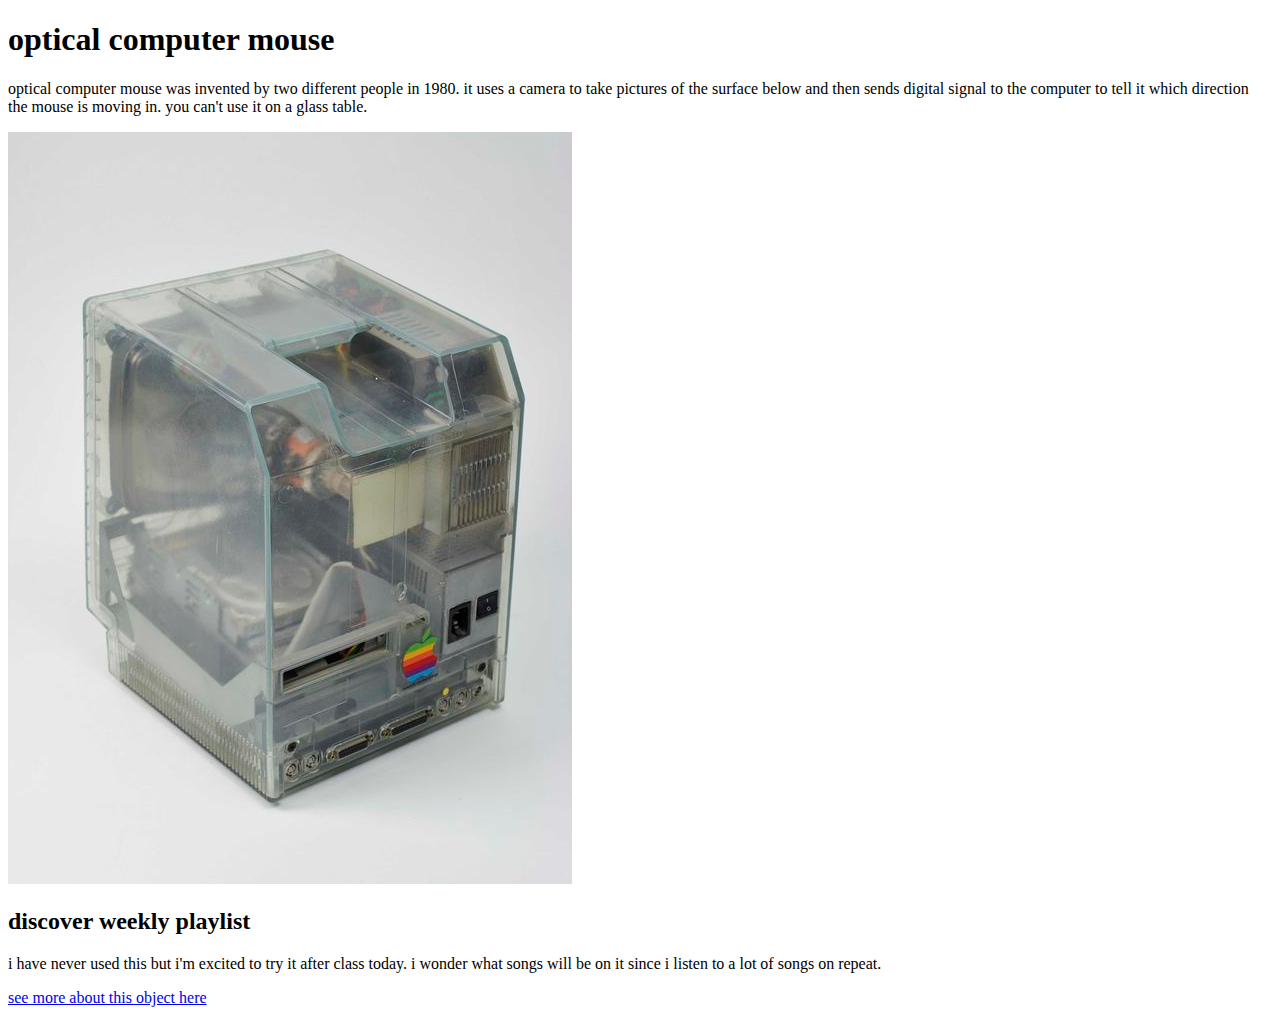
==== commit 7e0babb5: "update index" ====
--- a/index.html
+++ b/index.html
@@ -17,7 +17,7 @@
     <h2>discover weekly playlist</h2>
     <p>i have never used this but i'm excited to try it after class today. i wonder what songs will be on it since i listen to a lot of songs on repeat.</p>
 
-    <a href="">see more about this object here</a>
+    <a href="https://chrisgentile06.github.io/circle-chris">see more about this object here</a>
 
     <!-- you can write a comment -->
 
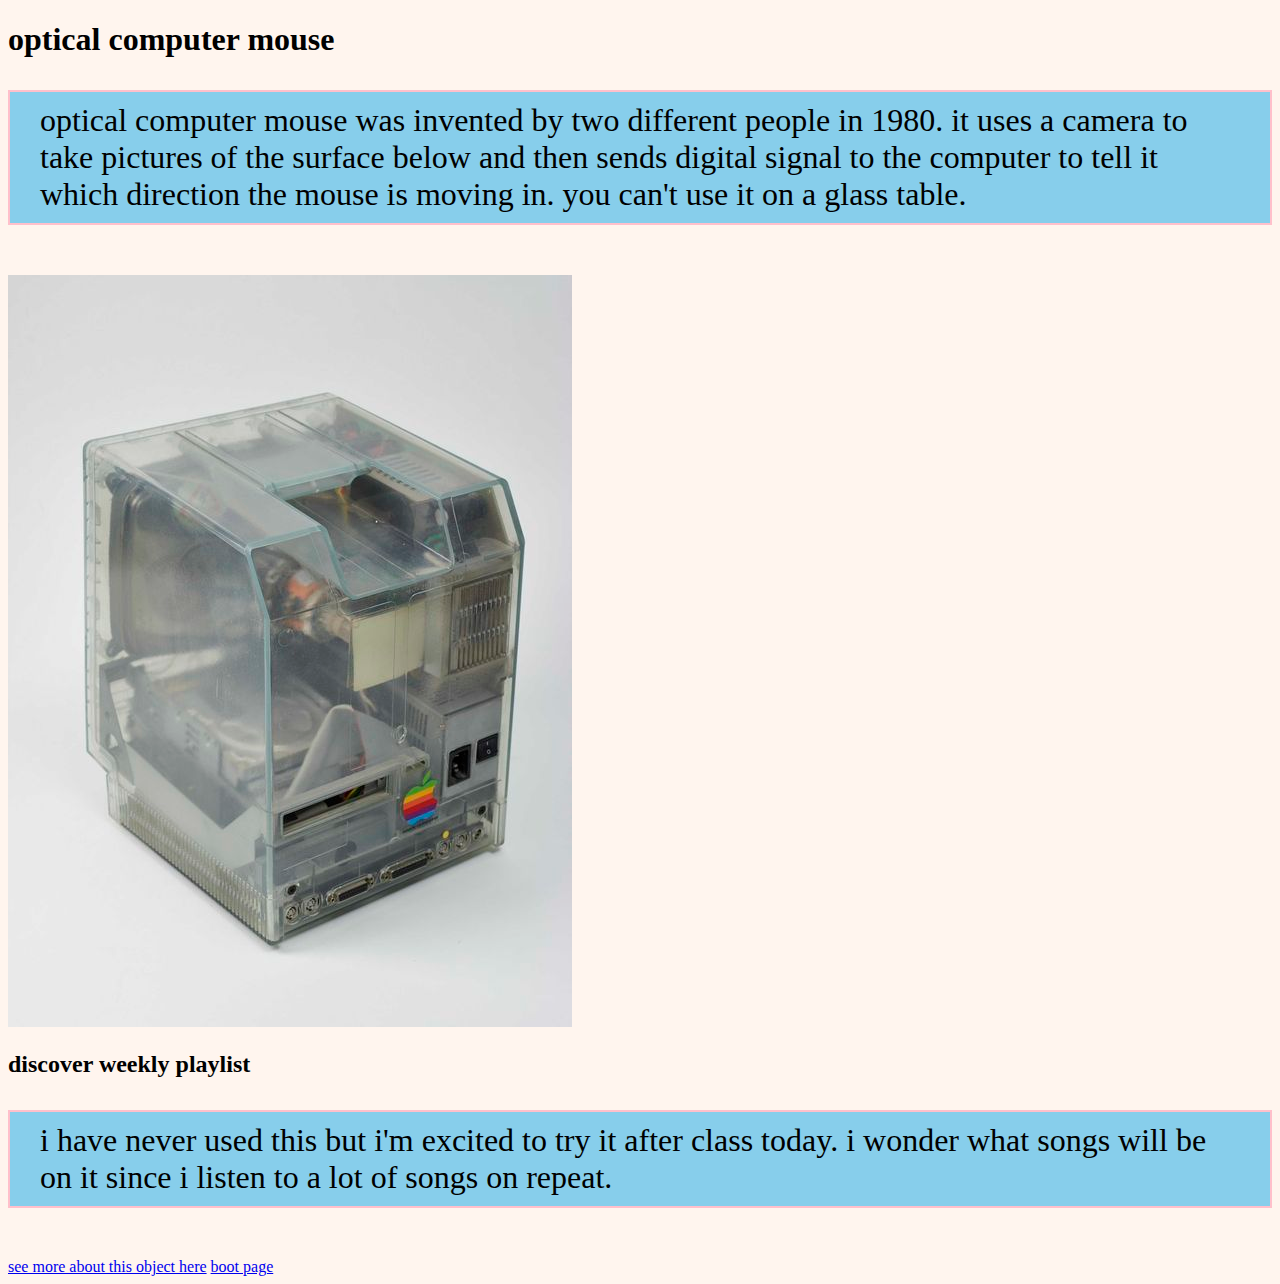
==== commit fa2629dc: "wednesday classwork" ====
--- a/index.html
+++ b/index.html
@@ -22,12 +22,12 @@
     <!-- you can write a comment -->
 
 
+    <a href="boot.html">boot page</a>
 
 
 
 
-
-
+    
   </body>
  
 </html>
--- a/visual.css
+++ b/visual.css
@@ -1,66 +1,43 @@
-/* body {
-    margin: 0;
-    padding: 10px;
-  }
-  
-  iframe {
-    height: 85vh !important;
-    border: none;
-  }
-  
-  h1.handcoding {
-    font-size: 2.85em;
-    margin: 0.5em;
-    max-width: 980px;
-    font-family: monospace;
-  }
-  
-  a {
-  color: black !important;
-  }
-  a:focus {
-    outline: 0;
-  }
-  
-  h2.handcoding {
-    font-size: 2.125em;
-    margin: 0.5em 0.5em 1.5em 0.5em;
-    max-width: 980px;
-    font-family: monospace;
-  }
-  
-  .thinking {
-    background: black;
-    font-family: monospace;
-  }
-  
-  .hide-the-text-from-view-because-im-going-to-read-it-in-the-browser-inspector {
-    color: hotpink;
-    font-size: 1.75em;
-  }
-  
-  .inside-here-are-images {
-    display: flex;
-    align-items: center;
-    width: 80%;
-    margin: 0 auto 10px auto;
-  }
-  
-  .inside-here-are-images iframe,
-  .inside-here-are-images img,
-  .inside-here-are-images video {
-    display: block;
-    width: 100%;
-    max-width: 500px;
-    margin: 40px auto 0 auto;
-  }
-  
-  .grid {
-    display: flex;
-    flex-wrap: wrap;
-  }
-  .grid iframe {
-    width: 50% !important;
-    height: 60vh;
-    border: none;
-  } */+html {
+  box-sizing: border-box;
+}
+*, *:before, *:after {
+  box-sizing: inherit;
+}
+
+body {
+  background-color: seashell;
+}
+
+div {
+  border: 2px solid pink;
+  color: red;
+}
+
+p {
+  border: 2px solid pink;
+  background-color: skyblue;
+  font-size: 32px;
+  margin-bottom: 50px;
+  padding: 10px 30px;
+}
+
+span {
+  border: 2px solid pink;
+  color: green;
+}
+
+b {
+  border: 2px solid pink;
+  background-color: black;
+  color: yellow;
+  font-size: 62px;
+}
+
+i {
+  border: 2px solid pink;
+}
+
+.text {
+  color: blue
+}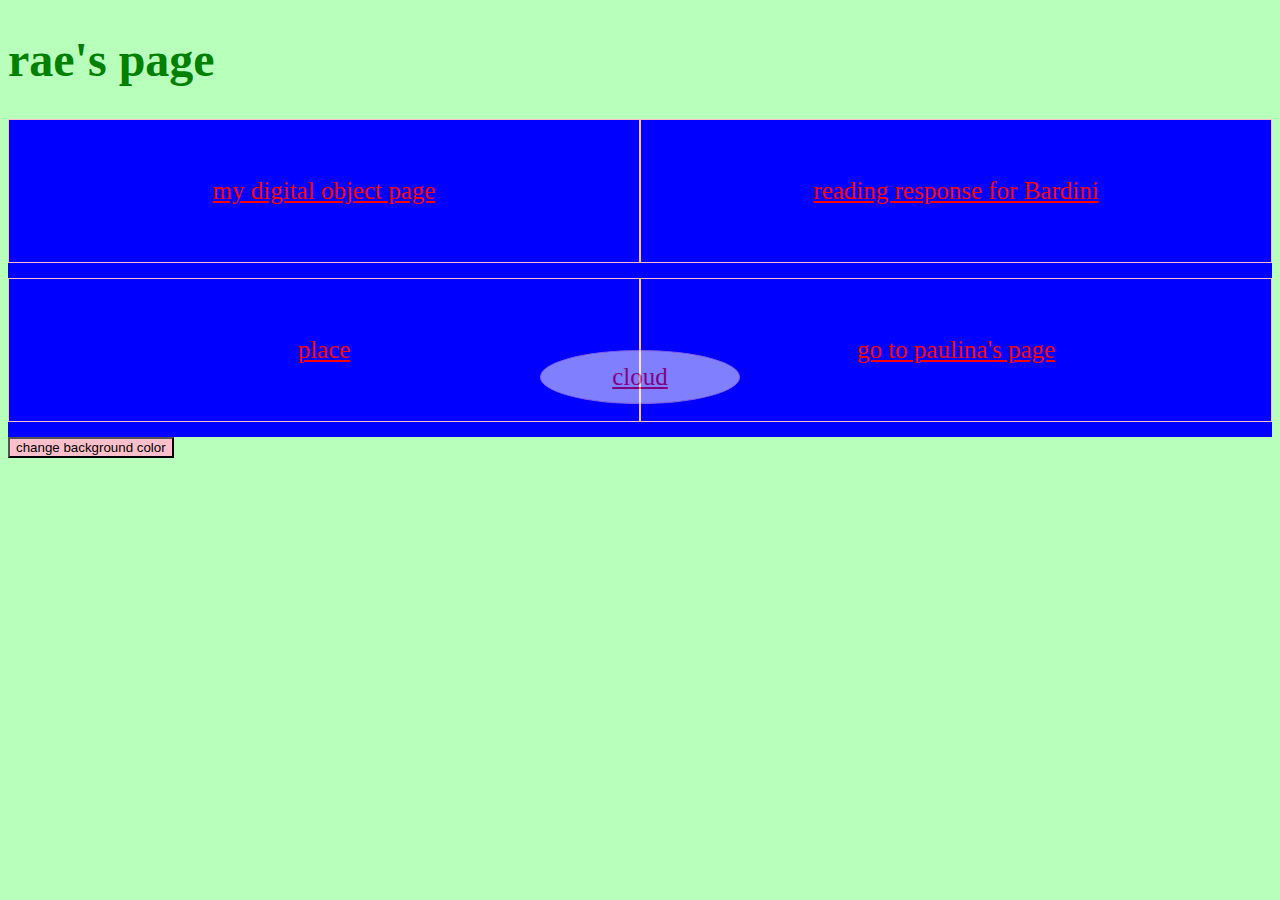
==== commit 7e56226a: "Add monday class" ====
--- a/index.html
+++ b/index.html
@@ -3,31 +3,32 @@
   <head>
     <meta charset="utf-8">
     <meta name="viewport" content="width=device-width, initial-scale=1">
-    <link rel="stylesheet" type="text/css" href="visual.css">
+    <link rel="stylesheet" type="text/css" href="home.css">
   </head>
 
-  <body>
+  <body class="homepage">
     
-    <h1> optical computer mouse </h1>
+    <div class="container">
 
-    <p>optical computer mouse was invented by two different people in 1980. it uses a camera to take pictures of the surface below and then sends digital signal to the computer to tell it which direction the mouse is moving in. you can't use it on a glass table. </p>
-
-    <img src="images/1.jpg" alt="" />
-
-    <h2>discover weekly playlist</h2>
-    <p>i have never used this but i'm excited to try it after class today. i wonder what songs will be on it since i listen to a lot of songs on repeat.</p>
-
-    <a href="https://chrisgentile06.github.io/circle-chris">see more about this object here</a>
-
-    <!-- you can write a comment -->
+      <h1>rae's page</h1>
 
 
-    <a href="boot.html">boot page</a>
+      <div class="grid">
+        <a id="special-link" href="digital-object.html">my digital object page</a>
 
+        <a href="boot.html">reading response for Bardini</a>
+  
+        <a href="place.html">place</a>
+  
+        <a href="https://perep797.github.io/circle-paulina/">go to paulina's page</a>
+      </div>
 
+      <a class="cloud-link" href="cloud.html">cloud</a>
 
+      <button id="button">change background color</button>
+    </div>
 
-    
+    <script src="button.js"></script>
   </body>
  
 </html>
--- a/home.css
+++ b/home.css
@@ -0,0 +1,61 @@
+html {
+    box-sizing: border-box;
+  }
+  *, *:before, *:after {
+    box-sizing: inherit;
+  }
+
+  body {
+    background-color: rgb(184, 255, 188);
+    color: green;
+  }
+
+  .grid {
+    background-color: blue;
+    display: flex;
+    flex-wrap: wrap;
+  }
+
+  a {
+    color: red;
+    display: block;
+    font-size: 25px;
+    text-align: center;
+    border: 1px solid pink;
+    width: 50%;
+    /* margin: 0 auto 15px auto; */
+    margin-bottom: 15px;
+    margin-left: auto;
+    margin-right: auto;
+    line-height: 42px;
+    padding: 50px;
+  }
+
+  h1 {
+    font-size: 48px;
+  }
+
+  .cloud-link {
+    background-color: white !important;
+    border-radius: 50%;
+    opacity: 0.5;
+    width: 200px;
+    padding: 5px;
+    position: fixed;
+    top: calc(50% - 100px);
+    left: calc(50% - 100px);
+  }
+
+  .active {
+    background: yellow;
+    font-family: monospace;
+  }
+
+ .active a {
+    color: white;
+ }
+
+
+  #button {
+    background-color: pink;
+  }